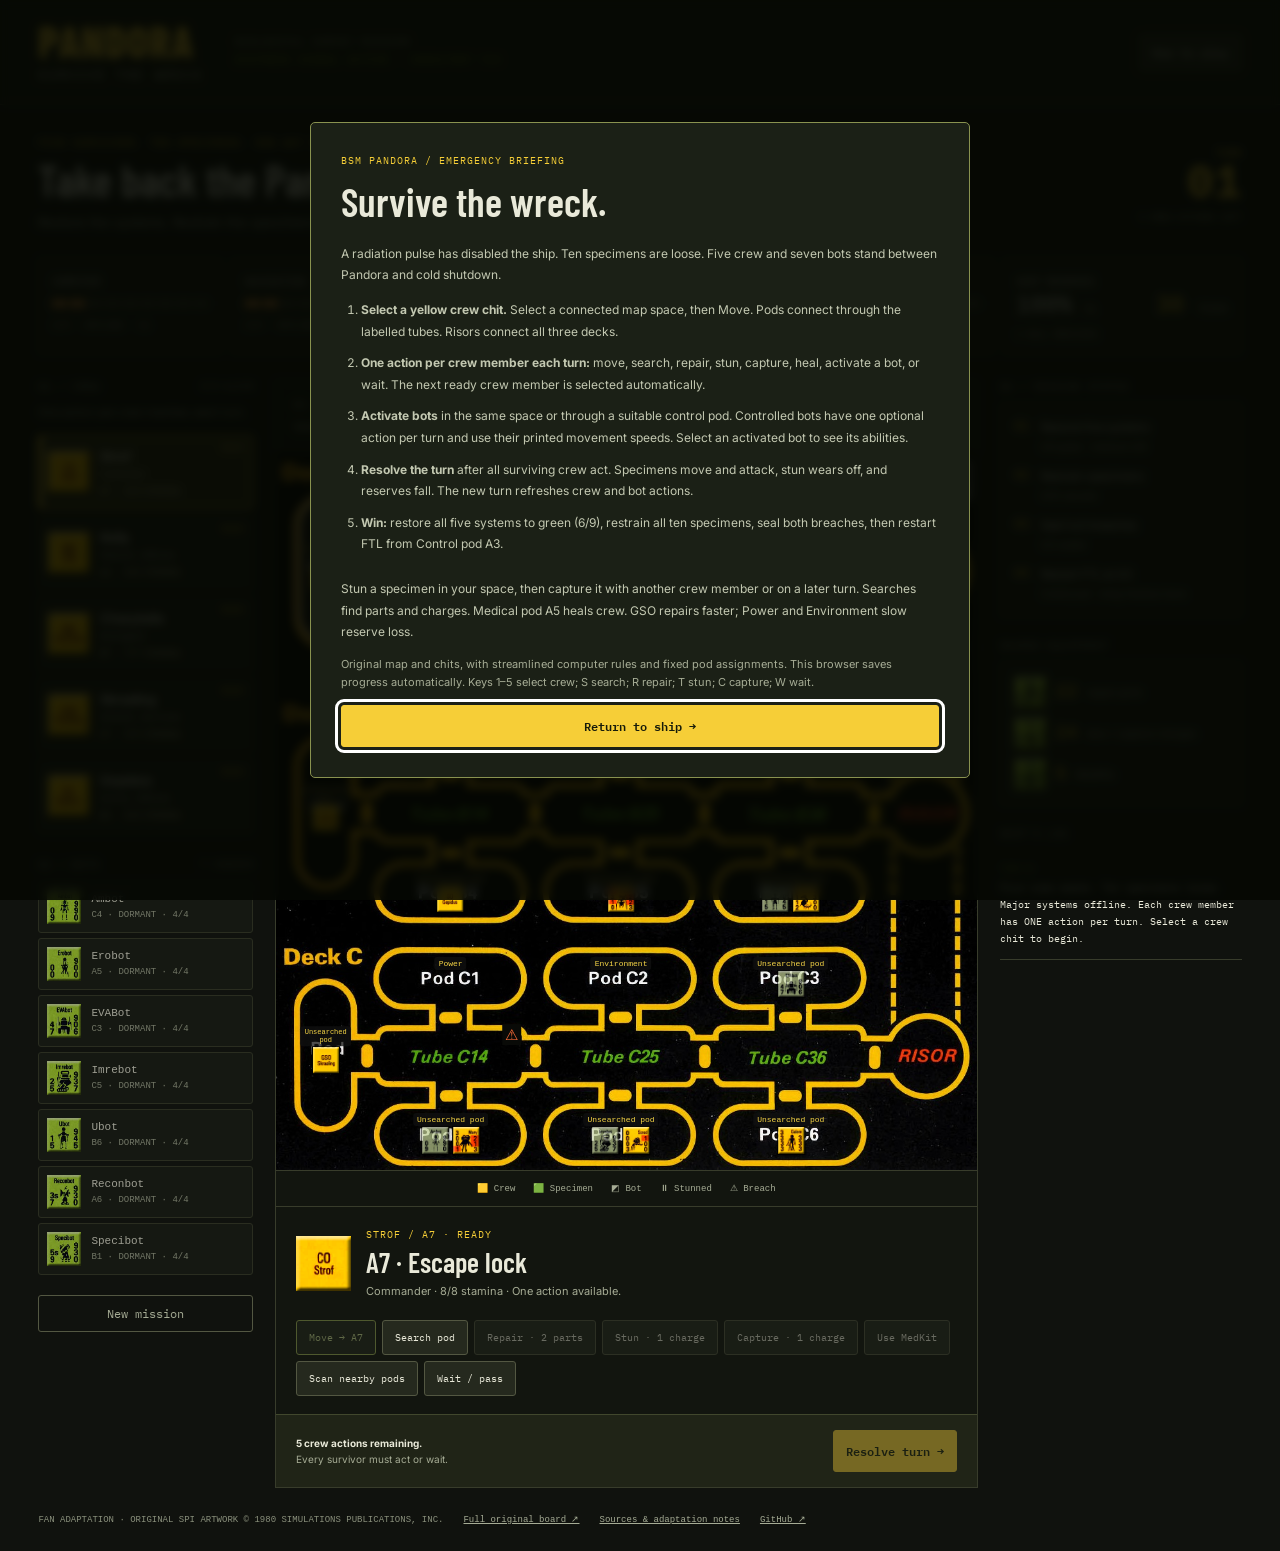
==== index.html @ 5948ba74 "Publish Pandora: Survive the Wreck with original ship map, counters, crew turns, and bots" ====
<!doctype html><html lang="en"><head><meta charset="utf-8"><meta name="viewport" content="width=device-width,initial-scale=1"><meta name="description" content="A browser survival game with the original Pandora board, crew and specimen chits, and seven bots."><title>Pandora: Survive the Wreck</title><link rel="stylesheet" href="style.css"></head><body>
<header><a href="./" class="wordmark">PANDORA<span>SURVIVE THE WRECK</span></a><div class="edition">BIOLOGICAL SURVEY MISSION<br><b>DISTRESS SIGNAL ACTIVE · 339317987 714</b></div><button id="help">How to play</button></header>
<main><section class="heading"><div><div class="kicker">FIVE SURVIVORS. TEN SPECIMENS. ONE WAY HOME.</div><h1>Take back the Pandora.</h1><p>Restore the systems. Restrain the specimens. Survive the wreck.</p></div><div id="round"></div></section><div id="systems"></div><div class="layout">
<aside class="roster"><div class="label">01 / CREW <span id="crew-count"></span></div><p class="hint">One action per crew member, each turn.</p><div id="crew"></div><div class="label bot-title">02 / BOTS <span>7 CHASSIS</span></div><div id="bots"></div><button id="new" class="quiet">New mission</button></aside>
<section class="center"><div class="map-heading"><div><div class="label">03 / ORIGINAL SHIP SCHEMATIC</div><small>Select a space, then use Move. Outlines mark movement range.</small></div><div id="tabs"></div></div><div id="viewport"><div id="board"><img class="map-art" src="assets/ship-board.jpg" alt="Original Pandora map with decks A, B, and C, seven pods and three tubes on each deck, and connected risors."><div id="spaces"></div></div></div><div class="legend"><span>🟨 Crew</span><span>🟩 Specimen</span><span>◩ Bot</span><span>⏸ Stunned</span><span>⚠ Breach</span></div><div id="location"></div><div id="actions"></div><div class="turn-bar"><div id="turn-hint"></div><button id="end" class="primary">Resolve turn →</button></div></section>
<aside class="status"><div class="label">04 / MISSION STATUS</div><div id="objectives" class="card"></div><div class="label">SHARED EQUIPMENT</div><div id="inventory" class="card"></div><div class="label">SHIP’S LOG</div><div id="log" aria-live="polite"></div></aside></div>
<footer><span>FAN ADAPTATION · ORIGINAL SPI ARTWORK © 1980 SIMULATIONS PUBLICATIONS, INC.</span><a href="assets/original-board.jpg" target="_blank" rel="noopener">Full original board ↗</a><a href="credits.html">Sources & adaptation notes</a><a href="https://github.com/drtacticon/pandora-survive-the-wreck">GitHub ↗</a></footer></main>
<dialog id="brief"><div class="kicker">BSM PANDORA / EMERGENCY BRIEFING</div><h2>Survive the wreck.</h2><p>A radiation pulse has disabled the ship. Ten specimens are loose. Five crew and seven bots stand between Pandora and cold shutdown.</p><ol><li><b>Select a yellow crew chit.</b> Select a connected map space, then Move. Pods connect through the labelled tubes. Risors connect all three decks.</li><li><b>One action per crew member each turn:</b> move, search, repair, stun, capture, heal, activate a bot, or wait. The next ready crew member is selected automatically.</li><li><b>Activate bots</b> in the same space or through a suitable control pod. Controlled bots have one optional action per turn and use their printed movement speeds. Select an activated bot to see its abilities.</li><li><b>Resolve the turn</b> after all surviving crew act. Specimens move and attack, stun wears off, and reserves fall. The new turn refreshes crew and bot actions.</li><li><b>Win:</b> restore all five systems to green (6/9), restrain all ten specimens, seal both breaches, then restart FTL from Control pod A3.</li></ol><p>Stun a specimen in your space, then capture it with another crew member or on a later turn. Searches find parts and charges. Medical pod A5 heals crew. GSO repairs faster; Power and Environment slow reserve loss.</p><p class="hint">Original map and chits, with streamlined computer rules and fixed pod assignments. This browser saves progress automatically. Keys 1–5 select crew; S search; R repair; T stun; C capture; W wait.</p><button id="close" class="primary">Return to ship →</button></dialog>
<dialog id="new-dialog"><h2>New mission</h2><p>This replaces the current mission in this browser.</p><label>Shutdown reserve <select id="difficulty"><option value="30">Survival · 30 ticks</option><option value="20">Short clock · 20 ticks</option></select></label><div class="dialog-actions"><button id="cancel-new">Cancel</button><button id="confirm-new" class="primary">Start mission</button></div></dialog><script src="engine.js"></script><script src="game.js"></script></body></html>
---- style.css ----
@import url('https://fonts.googleapis.com/css2?family=Barlow+Condensed:wght@500;600;700;800&family=IBM+Plex+Mono:wght@400;500&family=Inter:wght@400;500;600&display=swap');
:root{color-scheme:dark;--bg:#10120e;--panel:#191c15;--line:#383c2b;--text:#e9e9d9;--muted:#a6ac95;--gold:#f6ce37;--green:#93b735}*{box-sizing:border-box}body{margin:0;background:var(--bg);color:var(--text);font:13px Inter,Arial,sans-serif}button,select{font:12px 'IBM Plex Mono',monospace;color:var(--text);border:1px solid #535742;background:#25291e;padding:10px 12px;border-radius:3px}button{cursor:pointer;touch-action:manipulation}button:hover:enabled{background:#3a4029;border-color:var(--gold)}button:focus-visible,a:focus-visible{outline:3px solid #fff;outline-offset:3px}button:disabled{opacity:.4;cursor:default}a{color:var(--gold)}header{display:flex;align-items:center;gap:32px;padding:22px 3%;border-bottom:1px solid var(--line);background:#15180f}.wordmark{font:800 44px/.85 'Barlow Condensed',Impact,sans-serif;letter-spacing:1px;text-decoration:none}.wordmark span{font:11px 'IBM Plex Mono',monospace;display:block;letter-spacing:2.7px;margin-top:9px;color:var(--text)}.edition{color:var(--muted);font:10px/1.8 monospace;letter-spacing:1px}.edition b{color:var(--green);font-weight:400}header>button{margin-left:auto}main{max-width:1780px;padding:30px 3% 16px;margin:auto}.heading{display:flex;align-items:center;justify-content:space-between;margin-bottom:24px}.kicker{font:10px/1.5 'IBM Plex Mono',monospace;letter-spacing:1px;color:var(--gold)}h1{font:600 44px/1 'Barlow Condensed',Impact,sans-serif;margin:8px 0 10px}p{line-height:1.65}.heading p{color:var(--muted);margin:0}#round{text-align:right;font:11px monospace;color:var(--gold)}#round strong{font-size:46px;display:block}#round small{font-size:9px;color:var(--muted)}#systems{display:grid;grid-template-columns:repeat(5,1fr) 1.3fr;gap:9px;margin-bottom:26px}.system{padding:13px;background:var(--panel);border:1px solid var(--line)}.system>span{font:10px monospace;color:#cccdbb}.segments{display:flex;gap:3px;margin:12px 0 8px}.segments i{background:#393d2d;height:7px;flex:1}.segments .lit{background:#db8d38}.online .lit{background:var(--green)}.system>small{color:var(--muted);font:9px monospace}.reserve strong{display:block;font:23px monospace;margin:5px 0}.reserve strong small{font-size:10px;color:var(--muted)}.reserve em{float:right;font-style:normal;color:var(--gold)}.layout{display:grid;grid-template-columns:215px minmax(430px,1fr) 242px;gap:22px;align-items:start}.label{font:10px 'IBM Plex Mono',monospace;letter-spacing:.8px;color:var(--muted);display:flex;justify-content:space-between;gap:5px;margin-bottom:10px}.label span{font-size:9px}.hint{font-size:11px;color:var(--muted);line-height:1.7;margin:0 0 13px}.crew-card{position:relative;display:flex;align-items:center;gap:10px;width:100%;padding:12px 9px;text-align:left;margin-bottom:7px;background:#1b1e16;border-color:var(--line)}.crew-card img{width:42px;height:42px}.crew-card div{flex:1;min-width:0}.crew-card b{font:600 13px Inter,sans-serif;display:block}.crew-card small{display:block;font-size:9px;color:var(--muted);margin-top:4px}.crew-card span{font-size:9px;color:#d4cf9d;display:block;margin-top:6px}.crew-card em{position:absolute;right:7px;top:7px;font:8px monospace;color:var(--gold);font-style:normal}.crew-card.active,.bot-card.active{border-color:var(--gold);background:#32321c;box-shadow:inset 3px 0 var(--gold)}.spent:not(.active){opacity:.58}.bot-title{margin-top:25px}.bot-card{display:flex;align-items:center;gap:10px;width:100%;padding:8px;text-align:left;margin-bottom:5px;background:var(--panel);border-color:var(--line)}.bot-card:disabled{opacity:.65}.bot-card img{width:34px;height:34px}.bot-card b{font:11px monospace;display:block}.bot-card small{font:9px monospace;color:var(--muted);display:block;margin-top:5px}.quiet{background:transparent;width:100%;margin-top:15px;color:var(--muted)}.center{border:1px solid var(--line);background:#12150f;min-width:0}.map-heading{display:flex;align-items:center;justify-content:space-between;padding:17px;gap:10px;border-bottom:1px solid var(--line)}.map-heading .label{margin:0 0 6px}.map-heading small{font-size:10px;color:var(--muted)}#tabs{display:flex;gap:3px;flex-shrink:0}#tabs button{padding:8px 10px;font-size:10px}.selected{color:var(--gold);border-color:var(--gold)}#viewport{position:relative;overflow:hidden;aspect-ratio:1093/1122;background:#030403}#viewport.single{aspect-ratio:1093/377}#board{position:absolute;top:0;left:0;width:100%;aspect-ratio:1093/1122}.map-art{display:block;width:100%;height:100%;object-fit:fill}#spaces{position:absolute;inset:0}.space{position:absolute;transform:translate(-50%,-50%);height:7.8%;width:20.5%;border:1px solid transparent;background:transparent;padding:0;border-radius:30px;display:flex;flex-direction:column;align-items:center;justify-content:flex-end;color:var(--text)}.space:hover:enabled{background:#ffff9922;border-color:#ddd390}.space.pod{padding-bottom:.7%}.space.tube{height:7.5%;width:20.5%;border-radius:7px}.space.risor{height:10%;width:10.5%;border-radius:50%}.space.pod[data-space$="7"]{height:20%;width:8%;justify-content:center}.space.reachable{border:2px dashed #a6d74b99;background:#bdf23a0b}.space.inspected{border:2px solid #ffffffc9;background:#ffffff10;box-shadow:0 0 12px #fff3}.space.occupied:not(.inspected){border-color:var(--gold)}.pod-type{color:#f8d747;font:8px monospace;background:#111b;border-radius:3px;padding:2px 4px;max-width:95%;white-space:nowrap;text-overflow:ellipsis;overflow:hidden}.space[data-space$="7"] .pod-type{white-space:normal;font-size:7px}.token-tray{display:flex;align-items:center;justify-content:center;gap:3px;max-width:100%;flex-wrap:wrap;min-height:28px}.counter{width:clamp(18px,2.2vw,32px);height:clamp(18px,2.2vw,32px);border:1px solid #000;box-shadow:1px 2px 3px #0009;object-fit:contain;vertical-align:middle}.counter.dormant{filter:grayscale(.65);opacity:.7}.counter.done{opacity:.55}.spec-counter{position:relative;display:inline-flex}.stunned img{filter:saturate(.3)}.spec-counter>span{position:absolute;right:-2px;bottom:-4px;background:#10254a;color:#fff;font:12px monospace}.breach{position:absolute;top:-2px;right:0;color:#ff6d38;background:#090a07;padding:1px 3px;font-size:15px}.legend{display:flex;justify-content:center;gap:18px;padding:12px 6px;font:9px monospace;color:var(--muted);border-top:1px solid var(--line)}#location{padding:20px;display:flex;gap:15px;align-items:center;border-top:1px solid var(--line)}#location>img{width:55px;height:55px}h2{font:600 28px 'Barlow Condensed',sans-serif;margin:3px 0}#location p{font-size:11px;color:var(--muted);margin:0}#actions,.dialog-actions{display:flex;gap:6px;flex-wrap:wrap;padding:0 20px 18px}#actions button{font-size:10px}.primary{color:#161b0a;background:var(--gold);border-color:var(--gold);font-weight:600}.primary:hover:enabled{color:#000;background:#ffe67a}.move-button{border-color:#a9bc5d;color:#d5e79c}.bot-controls{width:100%;border-top:1px solid var(--line);padding-top:13px;display:flex;gap:6px;flex-wrap:wrap}.bot-controls>span{width:100%;color:var(--muted);font:9px monospace;margin-bottom:3px}.turn-bar{display:flex;gap:14px;align-items:center;justify-content:space-between;padding:15px 20px;background:#202417;border-top:1px solid #41472d}#turn-hint{font-size:10px;color:var(--muted);line-height:1.6}#turn-hint b{color:var(--text);display:block}.turn-bar button{flex-shrink:0}.card{border:1px solid var(--line);background:var(--panel);padding:14px;margin-bottom:22px}.objective{display:flex;gap:12px;margin:12px 0}.objective:first-child{margin-top:0}.objective:last-child{margin-bottom:0}.objective>span{font:12px monospace;color:var(--gold);padding-top:2px}.objective p{margin:0;font-size:11px}.objective small{display:block;color:var(--muted);font-size:9px;margin-top:4px}.complete>span{color:var(--green)}#inventory>div{display:flex;align-items:center;gap:10px;margin-bottom:10px}#inventory>div:last-child{margin-bottom:0}#inventory img{width:31px;height:31px}#inventory b{font:18px monospace;color:var(--gold)}#inventory span{font-size:10px;color:var(--muted)}#log{max-height:580px;overflow:auto;scrollbar-width:thin}#log p{margin:0;padding:12px 0;border-bottom:1px solid var(--line);font:10px/1.7 'IBM Plex Mono',monospace;color:var(--muted)}#log p:first-child{color:var(--text)}#log time{display:block;font-size:8px;color:var(--green);margin-bottom:4px}footer{display:flex;gap:20px;flex-wrap:wrap;padding:25px 0 8px;color:#8a907c;font:9px/1.7 monospace}footer a{color:var(--muted)}dialog{background:#1b2016;color:var(--text);border:1px solid #89924f;border-radius:5px;padding:30px;max-width:660px;max-height:90vh;overflow:auto}dialog::backdrop{background:#050703dd;backdrop-filter:blur(5px)}dialog h2{font-size:40px;margin:9px 0 18px}dialog p,dialog li{font-size:12px;color:#c3c8b1;line-height:1.8}dialog li{padding-bottom:10px}dialog ol{padding-left:20px}dialog>.primary{width:100%}dialog label{display:grid;gap:10px}.dialog-actions{padding:20px 0 0}
@media(min-width:1600px){.counter{width:35px;height:35px}.pod-type{font-size:10px}}@media(max-width:1200px){.layout{grid-template-columns:190px minmax(400px,1fr);gap:16px}.status{grid-column:1/-1;display:grid;grid-template-columns:1fr 1fr 1.4fr;gap:14px}.status>.label{display:none}#log{max-height:260px}#systems{grid-template-columns:repeat(3,1fr)}.counter{width:30px;height:30px}.pod-type{font-size:9px}}@media(max-width:700px){header{padding:18px;gap:12px}.wordmark{font-size:35px}.wordmark span{font-size:8px;letter-spacing:2px}.edition{display:none}main{padding:22px 12px}.heading{gap:15px}h1{font-size:35px}.kicker{font-size:8px}.heading p{font-size:10px}#round strong{font-size:35px}#systems{gap:5px;margin-bottom:18px}.system{padding:9px}.system>span,.system>small{font-size:8px}.reserve strong{font-size:18px}.reserve strong small{font-size:8px}.layout{display:flex;flex-direction:column}.roster{width:100%;display:grid;grid-template-columns:repeat(5,1fr);gap:5px}.roster>.label,.roster>.hint{grid-column:1/-1}.roster>.hint{margin-bottom:0}#crew{display:contents}.crew-card{display:block;padding:8px 4px;text-align:center;min-height:120px;margin:0}.crew-card img{width:38px;height:38px;margin:4px}.crew-card b{font-size:10px;overflow:hidden;text-overflow:ellipsis}.crew-card small{font-size:7px;min-height:18px}.crew-card span{font-size:7px}.crew-card em{position:static;display:block;margin-top:4px}.bot-title{margin-top:12px}#bots{grid-column:1/-1;display:grid;grid-template-columns:repeat(4,1fr);gap:4px}.bot-card{display:block;text-align:center;padding:6px 3px;margin:0}.bot-card img{width:30px;height:30px}.bot-card b{font-size:9px}.bot-card small{font-size:7px}.quiet{grid-column:1/-1;margin:5px 0}.center{width:100%}.map-heading{padding:12px;display:block}#tabs{margin-top:10px}.map-heading small{font-size:9px}.counter{width:20px;height:20px}.token-tray{gap:1px;min-height:19px}.pod-type{font-size:6px;padding:1px 2px}.space[data-space$="7"] .pod-type{display:none}.breach{font-size:10px}.legend{gap:10px;font-size:7px}#location{padding:15px}#location h2{font-size:25px}#location p{font-size:10px}#actions{padding:0 12px 15px}#actions button{padding:10px;font-size:9px}.turn-bar{padding:12px}.turn-bar button{font-size:10px;padding:10px}#turn-hint{font-size:9px}.status{display:grid;grid-template-columns:1fr 1fr;width:100%}.status .card{margin:0}#log{grid-column:1/-1;max-height:240px}.objective{gap:8px}.objective p{font-size:10px}.objective small{font-size:8px}dialog{padding:22px;margin:auto 10px}footer{gap:12px;font-size:8px}}
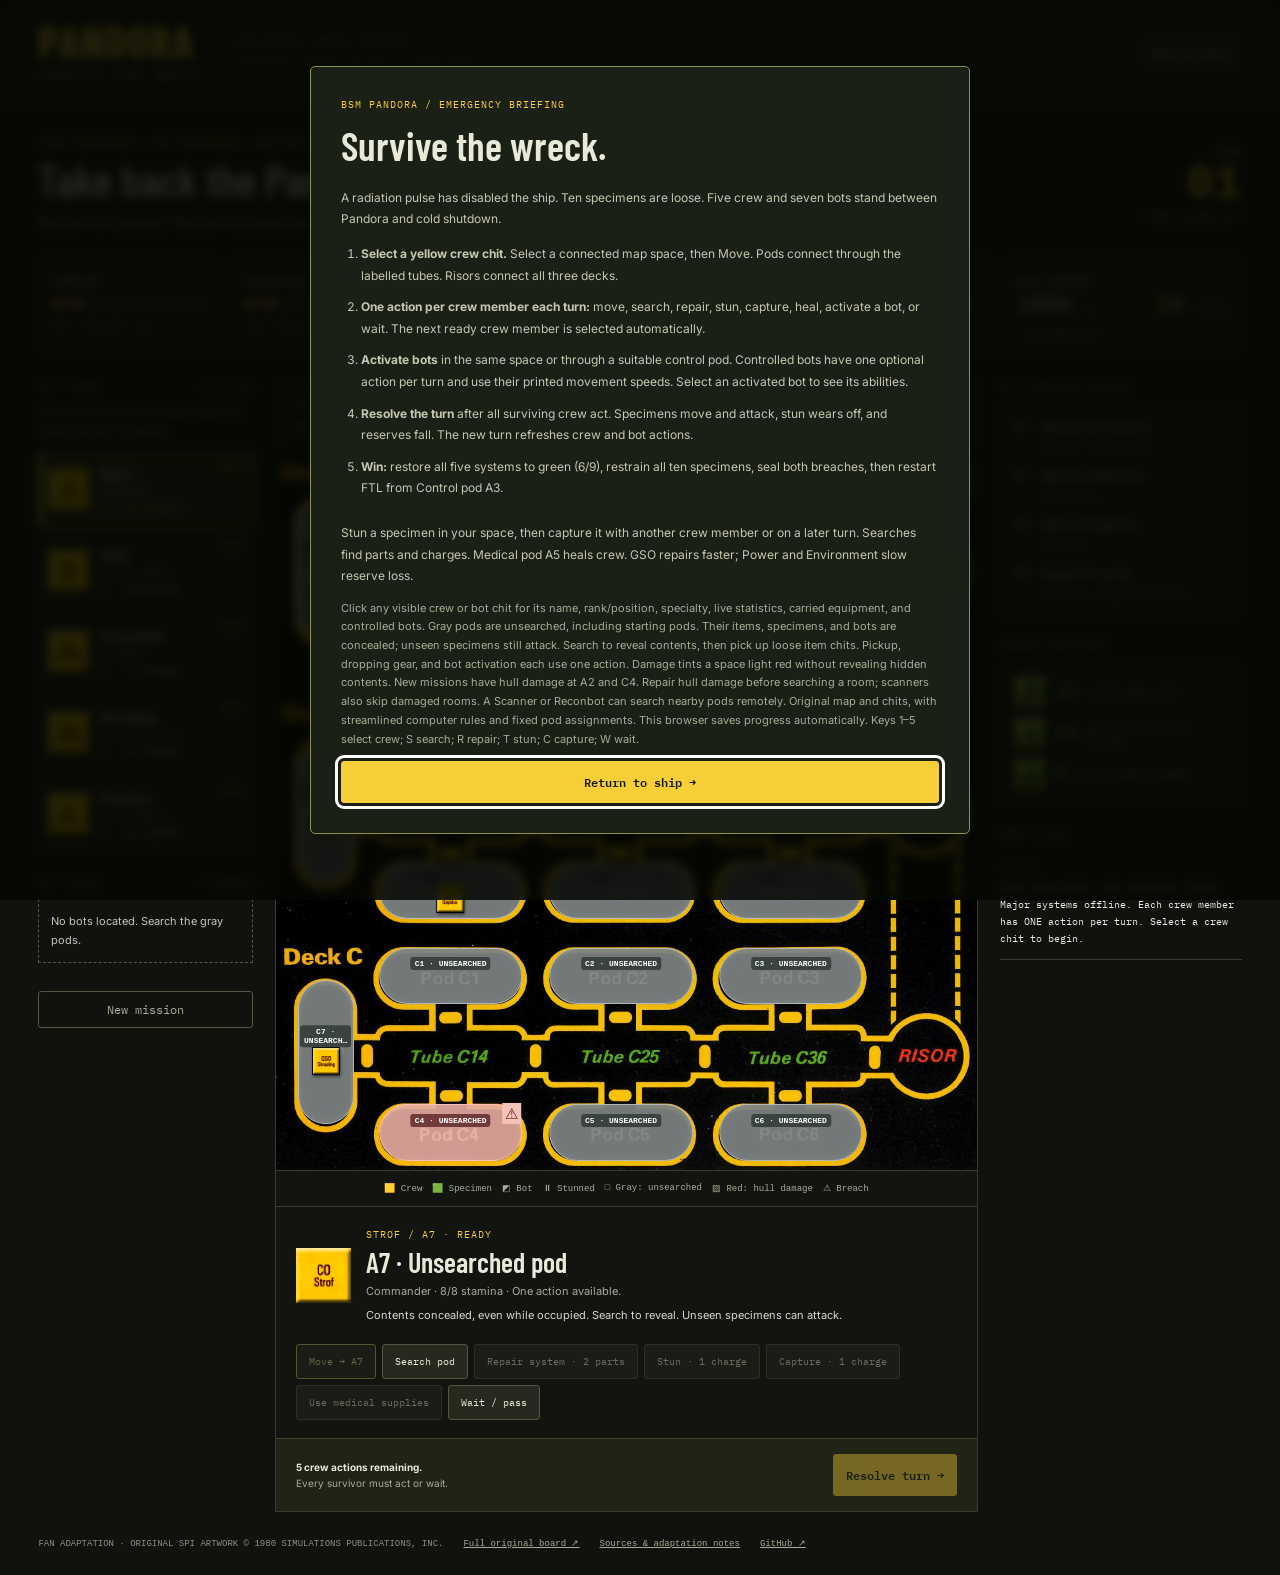
==== commit b57fb93e: "Add personnel records, carried equipment, concealed pods, and repair-before-search rule" ====
--- a/index.html
+++ b/index.html
@@ -1,9 +1,9 @@
-<!doctype html><html lang="en"><head><meta charset="utf-8"><meta name="viewport" content="width=device-width,initial-scale=1"><meta name="description" content="A browser survival game with the original Pandora board, crew and specimen chits, and seven bots."><title>Pandora: Survive the Wreck</title><link rel="stylesheet" href="style.css"></head><body>
+<!doctype html><html lang="en"><head><meta charset="utf-8"><meta name="viewport" content="width=device-width,initial-scale=1"><meta name="description" content="A browser survival game with the original Pandora board, crew and specimen chits, and seven bots."><title>Pandora: Survive the Wreck</title><link rel="stylesheet" href="style.css?v=3"></head><body>
 <header><a href="./" class="wordmark">PANDORA<span>SURVIVE THE WRECK</span></a><div class="edition">BIOLOGICAL SURVEY MISSION<br><b>DISTRESS SIGNAL ACTIVE · 339317987 714</b></div><button id="help">How to play</button></header>
 <main><section class="heading"><div><div class="kicker">FIVE SURVIVORS. TEN SPECIMENS. ONE WAY HOME.</div><h1>Take back the Pandora.</h1><p>Restore the systems. Restrain the specimens. Survive the wreck.</p></div><div id="round"></div></section><div id="systems"></div><div class="layout">
-<aside class="roster"><div class="label">01 / CREW <span id="crew-count"></span></div><p class="hint">One action per crew member, each turn.</p><div id="crew"></div><div class="label bot-title">02 / BOTS <span>7 CHASSIS</span></div><div id="bots"></div><button id="new" class="quiet">New mission</button></aside>
-<section class="center"><div class="map-heading"><div><div class="label">03 / ORIGINAL SHIP SCHEMATIC</div><small>Select a space, then use Move. Outlines mark movement range.</small></div><div id="tabs"></div></div><div id="viewport"><div id="board"><img class="map-art" src="assets/ship-board.jpg" alt="Original Pandora map with decks A, B, and C, seven pods and three tubes on each deck, and connected risors."><div id="spaces"></div></div></div><div class="legend"><span>🟨 Crew</span><span>🟩 Specimen</span><span>◩ Bot</span><span>⏸ Stunned</span><span>⚠ Breach</span></div><div id="location"></div><div id="actions"></div><div class="turn-bar"><div id="turn-hint"></div><button id="end" class="primary">Resolve turn →</button></div></section>
+<aside class="roster"><div class="label">01 / CREW <span id="crew-count"></span></div><p class="hint">One action per crew member, each turn. Click a chit for its record.</p><div id="crew"></div><div class="label bot-title">02 / BOTS <span>7 CHASSIS</span></div><div id="bots"></div><button id="new" class="quiet">New mission</button></aside>
+<section class="center"><div class="map-heading"><div><div class="label">03 / ORIGINAL SHIP SCHEMATIC</div><small>Select a space, then use Move. Outlines mark movement range.</small></div><div id="tabs"></div></div><div id="viewport"><div id="board"><img class="map-art" src="assets/ship-board.jpg" alt="Original Pandora map with decks A, B, and C, seven pods and three tubes on each deck, and connected risors."><div id="spaces"></div></div></div><div class="legend"><span>🟨 Crew</span><span>🟩 Specimen</span><span>◩ Bot</span><span>⏸ Stunned</span><span>□ Gray: unsearched</span><span>▨ Red: hull damage</span><span>⚠ Breach</span></div><div id="location"></div><div id="actions"></div><div class="turn-bar"><div id="turn-hint"></div><button id="end" class="primary">Resolve turn →</button></div></section>
 <aside class="status"><div class="label">04 / MISSION STATUS</div><div id="objectives" class="card"></div><div class="label">SHARED EQUIPMENT</div><div id="inventory" class="card"></div><div class="label">SHIP’S LOG</div><div id="log" aria-live="polite"></div></aside></div>
 <footer><span>FAN ADAPTATION · ORIGINAL SPI ARTWORK © 1980 SIMULATIONS PUBLICATIONS, INC.</span><a href="assets/original-board.jpg" target="_blank" rel="noopener">Full original board ↗</a><a href="credits.html">Sources & adaptation notes</a><a href="https://github.com/drtacticon/pandora-survive-the-wreck">GitHub ↗</a></footer></main>
-<dialog id="brief"><div class="kicker">BSM PANDORA / EMERGENCY BRIEFING</div><h2>Survive the wreck.</h2><p>A radiation pulse has disabled the ship. Ten specimens are loose. Five crew and seven bots stand between Pandora and cold shutdown.</p><ol><li><b>Select a yellow crew chit.</b> Select a connected map space, then Move. Pods connect through the labelled tubes. Risors connect all three decks.</li><li><b>One action per crew member each turn:</b> move, search, repair, stun, capture, heal, activate a bot, or wait. The next ready crew member is selected automatically.</li><li><b>Activate bots</b> in the same space or through a suitable control pod. Controlled bots have one optional action per turn and use their printed movement speeds. Select an activated bot to see its abilities.</li><li><b>Resolve the turn</b> after all surviving crew act. Specimens move and attack, stun wears off, and reserves fall. The new turn refreshes crew and bot actions.</li><li><b>Win:</b> restore all five systems to green (6/9), restrain all ten specimens, seal both breaches, then restart FTL from Control pod A3.</li></ol><p>Stun a specimen in your space, then capture it with another crew member or on a later turn. Searches find parts and charges. Medical pod A5 heals crew. GSO repairs faster; Power and Environment slow reserve loss.</p><p class="hint">Original map and chits, with streamlined computer rules and fixed pod assignments. This browser saves progress automatically. Keys 1–5 select crew; S search; R repair; T stun; C capture; W wait.</p><button id="close" class="primary">Return to ship →</button></dialog>
-<dialog id="new-dialog"><h2>New mission</h2><p>This replaces the current mission in this browser.</p><label>Shutdown reserve <select id="difficulty"><option value="30">Survival · 30 ticks</option><option value="20">Short clock · 20 ticks</option></select></label><div class="dialog-actions"><button id="cancel-new">Cancel</button><button id="confirm-new" class="primary">Start mission</button></div></dialog><script src="engine.js"></script><script src="game.js"></script></body></html>
+<dialog id="brief"><div class="kicker">BSM PANDORA / EMERGENCY BRIEFING</div><h2>Survive the wreck.</h2><p>A radiation pulse has disabled the ship. Ten specimens are loose. Five crew and seven bots stand between Pandora and cold shutdown.</p><ol><li><b>Select a yellow crew chit.</b> Select a connected map space, then Move. Pods connect through the labelled tubes. Risors connect all three decks.</li><li><b>One action per crew member each turn:</b> move, search, repair, stun, capture, heal, activate a bot, or wait. The next ready crew member is selected automatically.</li><li><b>Activate bots</b> in the same space or through a suitable control pod. Controlled bots have one optional action per turn and use their printed movement speeds. Select an activated bot to see its abilities.</li><li><b>Resolve the turn</b> after all surviving crew act. Specimens move and attack, stun wears off, and reserves fall. The new turn refreshes crew and bot actions.</li><li><b>Win:</b> restore all five systems to green (6/9), restrain all ten specimens, seal both breaches, then restart FTL from Control pod A3.</li></ol><p>Stun a specimen in your space, then capture it with another crew member or on a later turn. Searches find parts and charges. Medical pod A5 heals crew. GSO repairs faster; Power and Environment slow reserve loss.</p><p class="hint">Click any visible crew or bot chit for its name, rank/position, specialty, live statistics, carried equipment, and controlled bots. Gray pods are unsearched, including starting pods. Their items, specimens, and bots are concealed; unseen specimens still attack. Search to reveal contents, then pick up loose item chits. Pickup, dropping gear, and bot activation each use one action. Damage tints a space light red without revealing hidden contents. New missions have hull damage at A2 and C4. Repair hull damage before searching a room; scanners also skip damaged rooms. A Scanner or Reconbot can search nearby pods remotely. Original map and chits, with streamlined computer rules and fixed pod assignments. This browser saves progress automatically. Keys 1–5 select crew; S search; R repair; T stun; C capture; W wait.</p><button id="close" class="primary">Return to ship →</button></dialog>
+<dialog id="new-dialog"><h2>New mission</h2><p>This replaces the current mission in this browser.</p><label>Shutdown reserve <select id="difficulty"><option value="30">Survival · 30 ticks</option><option value="20">Short clock · 20 ticks</option></select></label><div class="dialog-actions"><button id="cancel-new">Cancel</button><button id="confirm-new" class="primary">Start mission</button></div></dialog><dialog id="unit-dialog" aria-labelledby="unit-name"><div id="unit-content"></div></dialog><script src="engine.js?v=3"></script><script src="game.js?v=3"></script></body></html>
--- a/style.css
+++ b/style.css
@@ -1,3 +1,53 @@
 @import url('https://fonts.googleapis.com/css2?family=Barlow+Condensed:wght@500;600;700;800&family=IBM+Plex+Mono:wght@400;500&family=Inter:wght@400;500;600&display=swap');
 :root{color-scheme:dark;--bg:#10120e;--panel:#191c15;--line:#383c2b;--text:#e9e9d9;--muted:#a6ac95;--gold:#f6ce37;--green:#93b735}*{box-sizing:border-box}body{margin:0;background:var(--bg);color:var(--text);font:13px Inter,Arial,sans-serif}button,select{font:12px 'IBM Plex Mono',monospace;color:var(--text);border:1px solid #535742;background:#25291e;padding:10px 12px;border-radius:3px}button{cursor:pointer;touch-action:manipulation}button:hover:enabled{background:#3a4029;border-color:var(--gold)}button:focus-visible,a:focus-visible{outline:3px solid #fff;outline-offset:3px}button:disabled{opacity:.4;cursor:default}a{color:var(--gold)}header{display:flex;align-items:center;gap:32px;padding:22px 3%;border-bottom:1px solid var(--line);background:#15180f}.wordmark{font:800 44px/.85 'Barlow Condensed',Impact,sans-serif;letter-spacing:1px;text-decoration:none}.wordmark span{font:11px 'IBM Plex Mono',monospace;display:block;letter-spacing:2.7px;margin-top:9px;color:var(--text)}.edition{color:var(--muted);font:10px/1.8 monospace;letter-spacing:1px}.edition b{color:var(--green);font-weight:400}header>button{margin-left:auto}main{max-width:1780px;padding:30px 3% 16px;margin:auto}.heading{display:flex;align-items:center;justify-content:space-between;margin-bottom:24px}.kicker{font:10px/1.5 'IBM Plex Mono',monospace;letter-spacing:1px;color:var(--gold)}h1{font:600 44px/1 'Barlow Condensed',Impact,sans-serif;margin:8px 0 10px}p{line-height:1.65}.heading p{color:var(--muted);margin:0}#round{text-align:right;font:11px monospace;color:var(--gold)}#round strong{font-size:46px;display:block}#round small{font-size:9px;color:var(--muted)}#systems{display:grid;grid-template-columns:repeat(5,1fr) 1.3fr;gap:9px;margin-bottom:26px}.system{padding:13px;background:var(--panel);border:1px solid var(--line)}.system>span{font:10px monospace;color:#cccdbb}.segments{display:flex;gap:3px;margin:12px 0 8px}.segments i{background:#393d2d;height:7px;flex:1}.segments .lit{background:#db8d38}.online .lit{background:var(--green)}.system>small{color:var(--muted);font:9px monospace}.reserve strong{display:block;font:23px monospace;margin:5px 0}.reserve strong small{font-size:10px;color:var(--muted)}.reserve em{float:right;font-style:normal;color:var(--gold)}.layout{display:grid;grid-template-columns:215px minmax(430px,1fr) 242px;gap:22px;align-items:start}.label{font:10px 'IBM Plex Mono',monospace;letter-spacing:.8px;color:var(--muted);display:flex;justify-content:space-between;gap:5px;margin-bottom:10px}.label span{font-size:9px}.hint{font-size:11px;color:var(--muted);line-height:1.7;margin:0 0 13px}.crew-card{position:relative;display:flex;align-items:center;gap:10px;width:100%;padding:12px 9px;text-align:left;margin-bottom:7px;background:#1b1e16;border-color:var(--line)}.crew-card img{width:42px;height:42px}.crew-card div{flex:1;min-width:0}.crew-card b{font:600 13px Inter,sans-serif;display:block}.crew-card small{display:block;font-size:9px;color:var(--muted);margin-top:4px}.crew-card span{font-size:9px;color:#d4cf9d;display:block;margin-top:6px}.crew-card em{position:absolute;right:7px;top:7px;font:8px monospace;color:var(--gold);font-style:normal}.crew-card.active,.bot-card.active{border-color:var(--gold);background:#32321c;box-shadow:inset 3px 0 var(--gold)}.spent:not(.active){opacity:.58}.bot-title{margin-top:25px}.bot-card{display:flex;align-items:center;gap:10px;width:100%;padding:8px;text-align:left;margin-bottom:5px;background:var(--panel);border-color:var(--line)}.bot-card:disabled{opacity:.65}.bot-card img{width:34px;height:34px}.bot-card b{font:11px monospace;display:block}.bot-card small{font:9px monospace;color:var(--muted);display:block;margin-top:5px}.quiet{background:transparent;width:100%;margin-top:15px;color:var(--muted)}.center{border:1px solid var(--line);background:#12150f;min-width:0}.map-heading{display:flex;align-items:center;justify-content:space-between;padding:17px;gap:10px;border-bottom:1px solid var(--line)}.map-heading .label{margin:0 0 6px}.map-heading small{font-size:10px;color:var(--muted)}#tabs{display:flex;gap:3px;flex-shrink:0}#tabs button{padding:8px 10px;font-size:10px}.selected{color:var(--gold);border-color:var(--gold)}#viewport{position:relative;overflow:hidden;aspect-ratio:1093/1122;background:#030403}#viewport.single{aspect-ratio:1093/377}#board{position:absolute;top:0;left:0;width:100%;aspect-ratio:1093/1122}.map-art{display:block;width:100%;height:100%;object-fit:fill}#spaces{position:absolute;inset:0}.space{position:absolute;transform:translate(-50%,-50%);height:7.8%;width:20.5%;border:1px solid transparent;background:transparent;padding:0;border-radius:30px;display:flex;flex-direction:column;align-items:center;justify-content:flex-end;color:var(--text)}.space:hover:enabled{background:#ffff9922;border-color:#ddd390}.space.pod{padding-bottom:.7%}.space.tube{height:7.5%;width:20.5%;border-radius:7px}.space.risor{height:10%;width:10.5%;border-radius:50%}.space.pod[data-space$="7"]{height:20%;width:8%;justify-content:center}.space.reachable{border:2px dashed #a6d74b99;background:#bdf23a0b}.space.inspected{border:2px solid #ffffffc9;background:#ffffff10;box-shadow:0 0 12px #fff3}.space.occupied:not(.inspected){border-color:var(--gold)}.pod-type{color:#f8d747;font:8px monospace;background:#111b;border-radius:3px;padding:2px 4px;max-width:95%;white-space:nowrap;text-overflow:ellipsis;overflow:hidden}.space[data-space$="7"] .pod-type{white-space:normal;font-size:7px}.token-tray{display:flex;align-items:center;justify-content:center;gap:3px;max-width:100%;flex-wrap:wrap;min-height:28px}.counter{width:clamp(18px,2.2vw,32px);height:clamp(18px,2.2vw,32px);border:1px solid #000;box-shadow:1px 2px 3px #0009;object-fit:contain;vertical-align:middle}.counter.dormant{filter:grayscale(.65);opacity:.7}.counter.done{opacity:.55}.spec-counter{position:relative;display:inline-flex}.stunned img{filter:saturate(.3)}.spec-counter>span{position:absolute;right:-2px;bottom:-4px;background:#10254a;color:#fff;font:12px monospace}.breach{position:absolute;top:-2px;right:0;color:#ff6d38;background:#090a07;padding:1px 3px;font-size:15px}.legend{display:flex;justify-content:center;gap:18px;padding:12px 6px;font:9px monospace;color:var(--muted);border-top:1px solid var(--line)}#location{padding:20px;display:flex;gap:15px;align-items:center;border-top:1px solid var(--line)}#location>img{width:55px;height:55px}h2{font:600 28px 'Barlow Condensed',sans-serif;margin:3px 0}#location p{font-size:11px;color:var(--muted);margin:0}#actions,.dialog-actions{display:flex;gap:6px;flex-wrap:wrap;padding:0 20px 18px}#actions button{font-size:10px}.primary{color:#161b0a;background:var(--gold);border-color:var(--gold);font-weight:600}.primary:hover:enabled{color:#000;background:#ffe67a}.move-button{border-color:#a9bc5d;color:#d5e79c}.bot-controls{width:100%;border-top:1px solid var(--line);padding-top:13px;display:flex;gap:6px;flex-wrap:wrap}.bot-controls>span{width:100%;color:var(--muted);font:9px monospace;margin-bottom:3px}.turn-bar{display:flex;gap:14px;align-items:center;justify-content:space-between;padding:15px 20px;background:#202417;border-top:1px solid #41472d}#turn-hint{font-size:10px;color:var(--muted);line-height:1.6}#turn-hint b{color:var(--text);display:block}.turn-bar button{flex-shrink:0}.card{border:1px solid var(--line);background:var(--panel);padding:14px;margin-bottom:22px}.objective{display:flex;gap:12px;margin:12px 0}.objective:first-child{margin-top:0}.objective:last-child{margin-bottom:0}.objective>span{font:12px monospace;color:var(--gold);padding-top:2px}.objective p{margin:0;font-size:11px}.objective small{display:block;color:var(--muted);font-size:9px;margin-top:4px}.complete>span{color:var(--green)}#inventory>div{display:flex;align-items:center;gap:10px;margin-bottom:10px}#inventory>div:last-child{margin-bottom:0}#inventory img{width:31px;height:31px}#inventory b{font:18px monospace;color:var(--gold)}#inventory span{font-size:10px;color:var(--muted)}#log{max-height:580px;overflow:auto;scrollbar-width:thin}#log p{margin:0;padding:12px 0;border-bottom:1px solid var(--line);font:10px/1.7 'IBM Plex Mono',monospace;color:var(--muted)}#log p:first-child{color:var(--text)}#log time{display:block;font-size:8px;color:var(--green);margin-bottom:4px}footer{display:flex;gap:20px;flex-wrap:wrap;padding:25px 0 8px;color:#8a907c;font:9px/1.7 monospace}footer a{color:var(--muted)}dialog{background:#1b2016;color:var(--text);border:1px solid #89924f;border-radius:5px;padding:30px;max-width:660px;max-height:90vh;overflow:auto}dialog::backdrop{background:#050703dd;backdrop-filter:blur(5px)}dialog h2{font-size:40px;margin:9px 0 18px}dialog p,dialog li{font-size:12px;color:#c3c8b1;line-height:1.8}dialog li{padding-bottom:10px}dialog ol{padding-left:20px}dialog>.primary{width:100%}dialog label{display:grid;gap:10px}.dialog-actions{padding:20px 0 0}
 @media(min-width:1600px){.counter{width:35px;height:35px}.pod-type{font-size:10px}}@media(max-width:1200px){.layout{grid-template-columns:190px minmax(400px,1fr);gap:16px}.status{grid-column:1/-1;display:grid;grid-template-columns:1fr 1fr 1.4fr;gap:14px}.status>.label{display:none}#log{max-height:260px}#systems{grid-template-columns:repeat(3,1fr)}.counter{width:30px;height:30px}.pod-type{font-size:9px}}@media(max-width:700px){header{padding:18px;gap:12px}.wordmark{font-size:35px}.wordmark span{font-size:8px;letter-spacing:2px}.edition{display:none}main{padding:22px 12px}.heading{gap:15px}h1{font-size:35px}.kicker{font-size:8px}.heading p{font-size:10px}#round strong{font-size:35px}#systems{gap:5px;margin-bottom:18px}.system{padding:9px}.system>span,.system>small{font-size:8px}.reserve strong{font-size:18px}.reserve strong small{font-size:8px}.layout{display:flex;flex-direction:column}.roster{width:100%;display:grid;grid-template-columns:repeat(5,1fr);gap:5px}.roster>.label,.roster>.hint{grid-column:1/-1}.roster>.hint{margin-bottom:0}#crew{display:contents}.crew-card{display:block;padding:8px 4px;text-align:center;min-height:120px;margin:0}.crew-card img{width:38px;height:38px;margin:4px}.crew-card b{font-size:10px;overflow:hidden;text-overflow:ellipsis}.crew-card small{font-size:7px;min-height:18px}.crew-card span{font-size:7px}.crew-card em{position:static;display:block;margin-top:4px}.bot-title{margin-top:12px}#bots{grid-column:1/-1;display:grid;grid-template-columns:repeat(4,1fr);gap:4px}.bot-card{display:block;text-align:center;padding:6px 3px;margin:0}.bot-card img{width:30px;height:30px}.bot-card b{font-size:9px}.bot-card small{font-size:7px}.quiet{grid-column:1/-1;margin:5px 0}.center{width:100%}.map-heading{padding:12px;display:block}#tabs{margin-top:10px}.map-heading small{font-size:9px}.counter{width:20px;height:20px}.token-tray{gap:1px;min-height:19px}.pod-type{font-size:6px;padding:1px 2px}.space[data-space$="7"] .pod-type{display:none}.breach{font-size:10px}.legend{gap:10px;font-size:7px}#location{padding:15px}#location h2{font-size:25px}#location p{font-size:10px}#actions{padding:0 12px 15px}#actions button{padding:10px;font-size:9px}.turn-bar{padding:12px}.turn-bar button{font-size:10px;padding:10px}#turn-hint{font-size:9px}.status{display:grid;grid-template-columns:1fr 1fr;width:100%}.status .card{margin:0}#log{grid-column:1/-1;max-height:240px}.objective{gap:8px}.objective p{font-size:10px}.objective small{font-size:8px}dialog{padding:22px;margin:auto 10px}footer{gap:12px;font-size:8px}}
+
+/* Discovery, equipment, and personnel records. */
+.space.fog{background:#7b8080f0;border:1px solid #b5baba;color:white;box-shadow:inset 0 0 10px #ffffff15}
+.space.fog:hover:enabled{background:#8c9191f5}
+.space.fog .pod-type{color:#fff;background:#333a3adb;font-weight:600;font-size:8px}
+.space.hull-damage{background:#e5aaa0e8;border-color:#ffc0b5}
+.space.hull-damage:hover:enabled{background:#efb9aef5}
+.space.hull-damage .breach{color:#761c17;background:#f2c4ba}
+.space.hull-damage .pod-type{background:#622e2dde;color:#fff}
+.space.inspected{border:2px solid white;box-shadow:0 0 9px #fff6}
+.space.reachable:not(.inspected){border:2px dashed #d1eb8a}
+.space .person{cursor:help;position:relative;z-index:2}
+.space .person:hover{outline:2px solid white;transform:scale(1.13)}
+.counter.loose-item{width:23px;height:23px;border-color:#ded8b5}
+.token-tray{gap:2px}
+.hidden-bots{border:1px dashed #53574c;padding:12px;color:#c0c6bc}
+.inspect-active{padding:0;border:none;background:transparent;flex-shrink:0}
+.inspect-active img{width:55px;height:55px;display:block}
+.fog-note{color:#d2d7d3!important;margin-top:6px!important}
+.legend{flex-wrap:wrap;gap:10px}
+.floor-items{width:100%;border-top:1px solid var(--line);padding-top:14px;display:grid;gap:8px}
+.floor-items>span{font:9px monospace;color:var(--muted)}
+.floor-item,.equipment-row,.controlled-record{display:flex;align-items:center;gap:12px;text-align:left;padding:10px;background:#242a20;border:1px solid #464c39}
+.floor-item img,.equipment-row img,.controlled-record img{width:40px;height:40px;flex-shrink:0;object-fit:contain}
+.floor-item>div,.equipment-row>div,.controlled-record>div{flex:1}
+.floor-item b,.equipment-row b,.controlled-record b{display:block;font-size:12px;color:#eeeeda}
+.floor-item small,.equipment-row small,.controlled-record small{display:block;font-size:10px;line-height:1.6;color:#b9c3ab;margin-top:4px}
+#unit-dialog{width:min(620px,calc(100vw - 28px))}
+.unit-profile-heading{display:flex;align-items:center;gap:20px;border-bottom:1px solid #535b42;padding-bottom:20px}
+.unit-profile-heading>img{width:76px;height:76px;image-rendering:auto}
+.unit-profile-heading h2{margin:4px 0;font-size:38px}
+.unit-profile-heading p{margin:0;color:#d8dccb}
+.profile-specialty{margin:18px 0}
+.profile-specialty>span{font:10px monospace;text-transform:uppercase;color:var(--gold);letter-spacing:1px}
+.profile-specialty p{margin:4px 0}
+.profile-stats{display:grid;grid-template-columns:repeat(3,1fr);gap:8px;margin:0 0 18px}
+.profile-stats>div{padding:12px 8px;background:#2a3022;border:1px solid #4d553b}
+.profile-stats dt{text-transform:uppercase;font:9px monospace;color:#bcc8a4;letter-spacing:1px;margin-bottom:7px}
+.profile-stats dd{margin:0;font:12px monospace;color:white}
+#unit-dialog h3{font:12px monospace;text-transform:uppercase;color:var(--gold);margin:22px 0 10px}
+#unit-dialog .equipment-row,#unit-dialog .controlled-record{margin-bottom:7px}
+#unit-dialog .equipment-row button{font-size:10px;padding:8px}
+#unit-dialog .empty{font-size:11px;color:#afbca3;margin:5px 0}
+.built-in{font:11px/1.7 monospace;padding:10px;border:1px dashed #69734e}
+.profile-note{font-size:10px!important;border-top:1px solid #414935;padding-top:14px;margin-top:18px}
+.signal-icon{font-size:28px;width:40px;text-align:center;color:#b9c3ab}
+#unit-dialog .dialog-actions{padding:12px 0 0;justify-content:flex-end}
+@media(max-width:700px){.counter.loose-item{width:16px;height:16px}.space.fog .pod-type{font-size:6px}.space.pod[data-space$="7"] .pod-type{display:block;font-size:5px;padding:1px;white-space:normal}.profile-stats{grid-template-columns:repeat(2,1fr)}.unit-profile-heading{gap:12px}.unit-profile-heading>img{width:60px;height:60px}.unit-profile-heading h2{font-size:32px}.floor-item{gap:8px;padding:8px}.floor-item img{width:30px;height:30px}.floor-item b{font-size:10px}.floor-item small{font-size:9px}}
+
+.profile-dismiss{position:absolute;right:9px;top:9px;padding:3px 9px;font:24px/1.2 monospace;background:#303827;color:#eeeeda;border:1px solid #65734e;z-index:2}.unit-profile-heading{padding-right:14px}
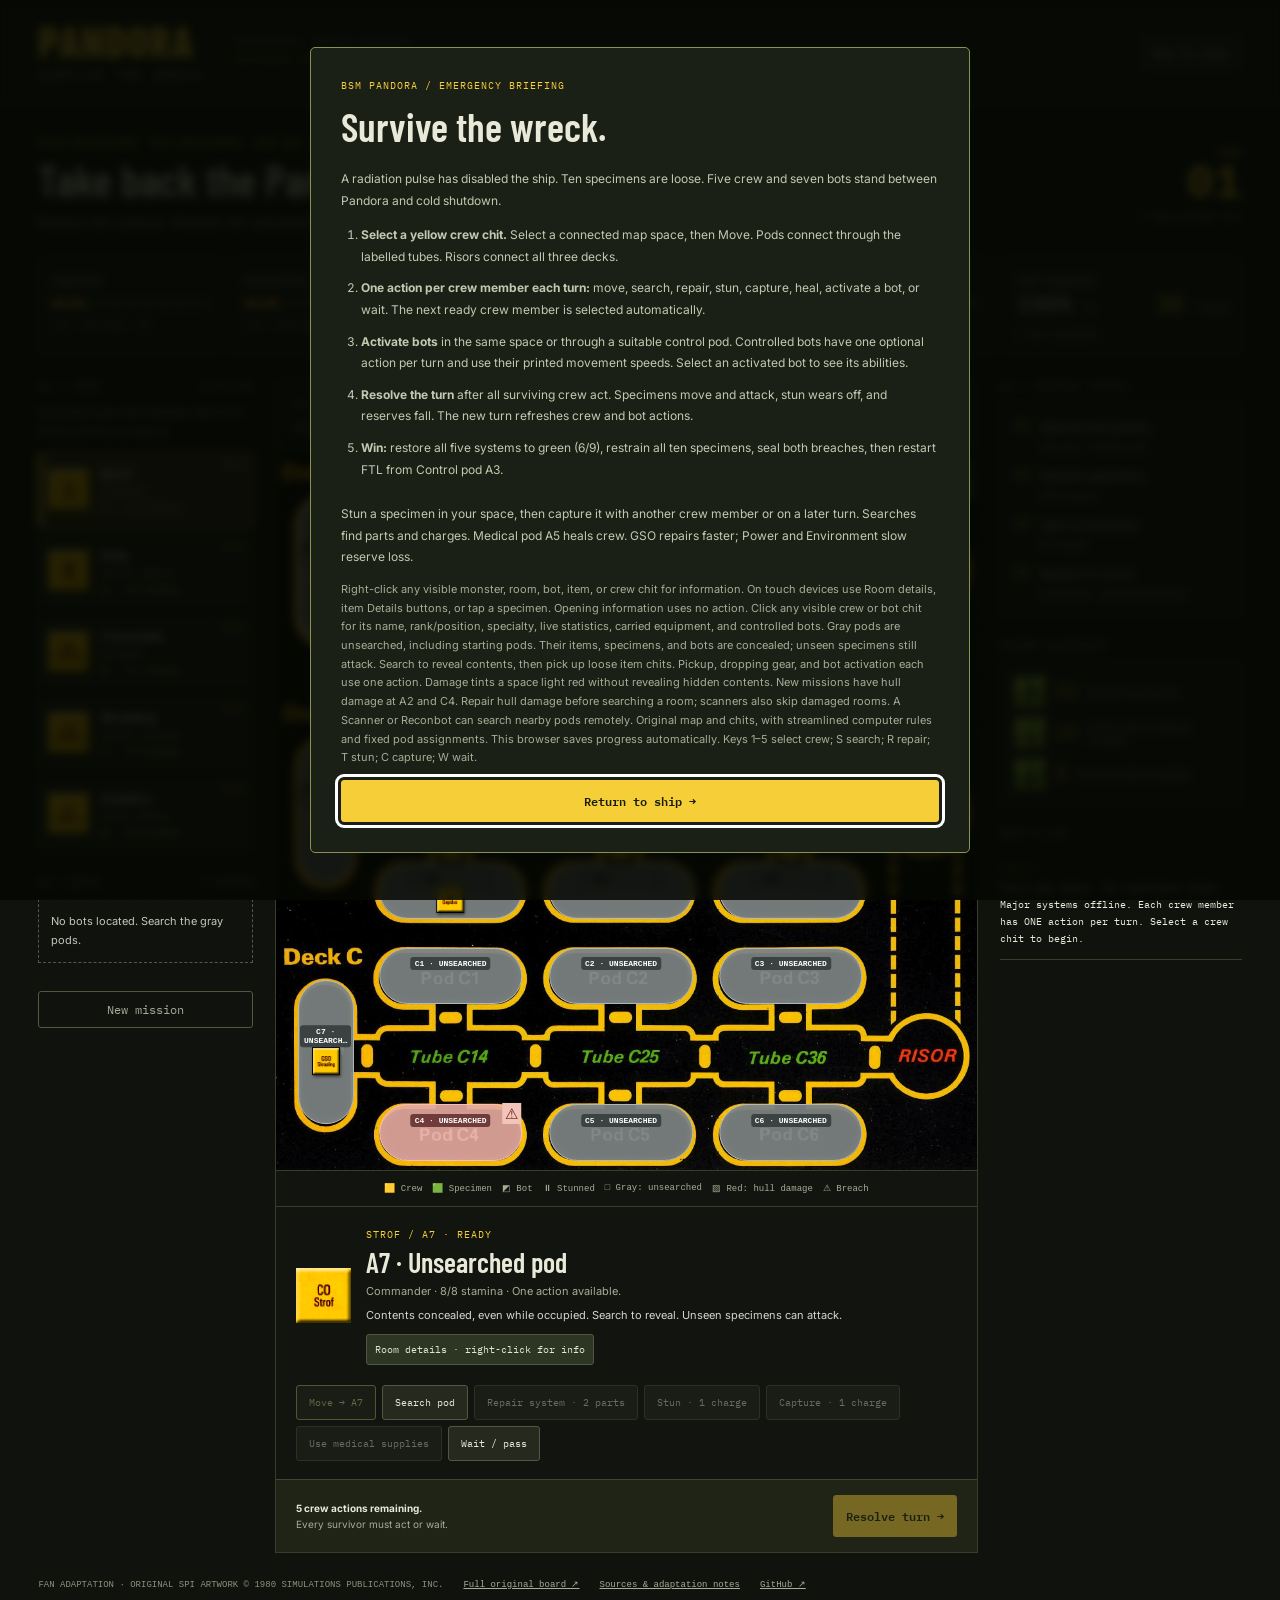
==== commit d6deb909: "Add right-click information for rooms, specimens, bots and equipment with touch alternatives" ====
--- a/index.html
+++ b/index.html
@@ -1,9 +1,9 @@
-<!doctype html><html lang="en"><head><meta charset="utf-8"><meta name="viewport" content="width=device-width,initial-scale=1"><meta name="description" content="A browser survival game with the original Pandora board, crew and specimen chits, and seven bots."><title>Pandora: Survive the Wreck</title><link rel="stylesheet" href="style.css?v=3"></head><body>
+<!doctype html><html lang="en"><head><meta charset="utf-8"><meta name="viewport" content="width=device-width,initial-scale=1"><meta name="description" content="A browser survival game with the original Pandora board, crew and specimen chits, and seven bots."><title>Pandora: Survive the Wreck</title><link rel="stylesheet" href="style.css?v=4"></head><body>
 <header><a href="./" class="wordmark">PANDORA<span>SURVIVE THE WRECK</span></a><div class="edition">BIOLOGICAL SURVEY MISSION<br><b>DISTRESS SIGNAL ACTIVE · 339317987 714</b></div><button id="help">How to play</button></header>
 <main><section class="heading"><div><div class="kicker">FIVE SURVIVORS. TEN SPECIMENS. ONE WAY HOME.</div><h1>Take back the Pandora.</h1><p>Restore the systems. Restrain the specimens. Survive the wreck.</p></div><div id="round"></div></section><div id="systems"></div><div class="layout">
 <aside class="roster"><div class="label">01 / CREW <span id="crew-count"></span></div><p class="hint">One action per crew member, each turn. Click a chit for its record.</p><div id="crew"></div><div class="label bot-title">02 / BOTS <span>7 CHASSIS</span></div><div id="bots"></div><button id="new" class="quiet">New mission</button></aside>
-<section class="center"><div class="map-heading"><div><div class="label">03 / ORIGINAL SHIP SCHEMATIC</div><small>Select a space, then use Move. Outlines mark movement range.</small></div><div id="tabs"></div></div><div id="viewport"><div id="board"><img class="map-art" src="assets/ship-board.jpg" alt="Original Pandora map with decks A, B, and C, seven pods and three tubes on each deck, and connected risors."><div id="spaces"></div></div></div><div class="legend"><span>🟨 Crew</span><span>🟩 Specimen</span><span>◩ Bot</span><span>⏸ Stunned</span><span>□ Gray: unsearched</span><span>▨ Red: hull damage</span><span>⚠ Breach</span></div><div id="location"></div><div id="actions"></div><div class="turn-bar"><div id="turn-hint"></div><button id="end" class="primary">Resolve turn →</button></div></section>
+<section class="center"><div class="map-heading"><div><div class="label">03 / ORIGINAL SHIP SCHEMATIC</div><small>Select a space, then Move. Right-click a room or chit for details.</small></div><div id="tabs"></div></div><div id="viewport"><div id="board"><img class="map-art" src="assets/ship-board.jpg" alt="Original Pandora map with decks A, B, and C, seven pods and three tubes on each deck, and connected risors."><div id="spaces"></div></div></div><div class="legend"><span>🟨 Crew</span><span>🟩 Specimen</span><span>◩ Bot</span><span>⏸ Stunned</span><span>□ Gray: unsearched</span><span>▨ Red: hull damage</span><span>⚠ Breach</span></div><div id="location"></div><div id="actions"></div><div class="turn-bar"><div id="turn-hint"></div><button id="end" class="primary">Resolve turn →</button></div></section>
 <aside class="status"><div class="label">04 / MISSION STATUS</div><div id="objectives" class="card"></div><div class="label">SHARED EQUIPMENT</div><div id="inventory" class="card"></div><div class="label">SHIP’S LOG</div><div id="log" aria-live="polite"></div></aside></div>
 <footer><span>FAN ADAPTATION · ORIGINAL SPI ARTWORK © 1980 SIMULATIONS PUBLICATIONS, INC.</span><a href="assets/original-board.jpg" target="_blank" rel="noopener">Full original board ↗</a><a href="credits.html">Sources & adaptation notes</a><a href="https://github.com/drtacticon/pandora-survive-the-wreck">GitHub ↗</a></footer></main>
-<dialog id="brief"><div class="kicker">BSM PANDORA / EMERGENCY BRIEFING</div><h2>Survive the wreck.</h2><p>A radiation pulse has disabled the ship. Ten specimens are loose. Five crew and seven bots stand between Pandora and cold shutdown.</p><ol><li><b>Select a yellow crew chit.</b> Select a connected map space, then Move. Pods connect through the labelled tubes. Risors connect all three decks.</li><li><b>One action per crew member each turn:</b> move, search, repair, stun, capture, heal, activate a bot, or wait. The next ready crew member is selected automatically.</li><li><b>Activate bots</b> in the same space or through a suitable control pod. Controlled bots have one optional action per turn and use their printed movement speeds. Select an activated bot to see its abilities.</li><li><b>Resolve the turn</b> after all surviving crew act. Specimens move and attack, stun wears off, and reserves fall. The new turn refreshes crew and bot actions.</li><li><b>Win:</b> restore all five systems to green (6/9), restrain all ten specimens, seal both breaches, then restart FTL from Control pod A3.</li></ol><p>Stun a specimen in your space, then capture it with another crew member or on a later turn. Searches find parts and charges. Medical pod A5 heals crew. GSO repairs faster; Power and Environment slow reserve loss.</p><p class="hint">Click any visible crew or bot chit for its name, rank/position, specialty, live statistics, carried equipment, and controlled bots. Gray pods are unsearched, including starting pods. Their items, specimens, and bots are concealed; unseen specimens still attack. Search to reveal contents, then pick up loose item chits. Pickup, dropping gear, and bot activation each use one action. Damage tints a space light red without revealing hidden contents. New missions have hull damage at A2 and C4. Repair hull damage before searching a room; scanners also skip damaged rooms. A Scanner or Reconbot can search nearby pods remotely. Original map and chits, with streamlined computer rules and fixed pod assignments. This browser saves progress automatically. Keys 1–5 select crew; S search; R repair; T stun; C capture; W wait.</p><button id="close" class="primary">Return to ship →</button></dialog>
-<dialog id="new-dialog"><h2>New mission</h2><p>This replaces the current mission in this browser.</p><label>Shutdown reserve <select id="difficulty"><option value="30">Survival · 30 ticks</option><option value="20">Short clock · 20 ticks</option></select></label><div class="dialog-actions"><button id="cancel-new">Cancel</button><button id="confirm-new" class="primary">Start mission</button></div></dialog><dialog id="unit-dialog" aria-labelledby="unit-name"><div id="unit-content"></div></dialog><script src="engine.js?v=3"></script><script src="game.js?v=3"></script></body></html>
+<dialog id="brief"><div class="kicker">BSM PANDORA / EMERGENCY BRIEFING</div><h2>Survive the wreck.</h2><p>A radiation pulse has disabled the ship. Ten specimens are loose. Five crew and seven bots stand between Pandora and cold shutdown.</p><ol><li><b>Select a yellow crew chit.</b> Select a connected map space, then Move. Pods connect through the labelled tubes. Risors connect all three decks.</li><li><b>One action per crew member each turn:</b> move, search, repair, stun, capture, heal, activate a bot, or wait. The next ready crew member is selected automatically.</li><li><b>Activate bots</b> in the same space or through a suitable control pod. Controlled bots have one optional action per turn and use their printed movement speeds. Select an activated bot to see its abilities.</li><li><b>Resolve the turn</b> after all surviving crew act. Specimens move and attack, stun wears off, and reserves fall. The new turn refreshes crew and bot actions.</li><li><b>Win:</b> restore all five systems to green (6/9), restrain all ten specimens, seal both breaches, then restart FTL from Control pod A3.</li></ol><p>Stun a specimen in your space, then capture it with another crew member or on a later turn. Searches find parts and charges. Medical pod A5 heals crew. GSO repairs faster; Power and Environment slow reserve loss.</p><p class="hint">Right-click any visible monster, room, bot, item, or crew chit for information. On touch devices use Room details, item Details buttons, or tap a specimen. Opening information uses no action. Click any visible crew or bot chit for its name, rank/position, specialty, live statistics, carried equipment, and controlled bots. Gray pods are unsearched, including starting pods. Their items, specimens, and bots are concealed; unseen specimens still attack. Search to reveal contents, then pick up loose item chits. Pickup, dropping gear, and bot activation each use one action. Damage tints a space light red without revealing hidden contents. New missions have hull damage at A2 and C4. Repair hull damage before searching a room; scanners also skip damaged rooms. A Scanner or Reconbot can search nearby pods remotely. Original map and chits, with streamlined computer rules and fixed pod assignments. This browser saves progress automatically. Keys 1–5 select crew; S search; R repair; T stun; C capture; W wait.</p><button id="close" class="primary">Return to ship →</button></dialog>
+<dialog id="new-dialog"><h2>New mission</h2><p>This replaces the current mission in this browser.</p><label>Shutdown reserve <select id="difficulty"><option value="30">Survival · 30 ticks</option><option value="20">Short clock · 20 ticks</option></select></label><div class="dialog-actions"><button id="cancel-new">Cancel</button><button id="confirm-new" class="primary">Start mission</button></div></dialog><dialog id="unit-dialog" aria-labelledby="unit-name"><div id="unit-content"></div></dialog><dialog id="info-dialog" aria-labelledby="info-name"><div id="info-content"></div></dialog><script src="engine.js?v=4"></script><script src="details.js?v=4"></script><script src="game.js?v=4"></script></body></html>
--- a/style.css
+++ b/style.css
@@ -51,3 +51,18 @@
 @media(max-width:700px){.counter.loose-item{width:16px;height:16px}.space.fog .pod-type{font-size:6px}.space.pod[data-space$="7"] .pod-type{display:block;font-size:5px;padding:1px;white-space:normal}.profile-stats{grid-template-columns:repeat(2,1fr)}.unit-profile-heading{gap:12px}.unit-profile-heading>img{width:60px;height:60px}.unit-profile-heading h2{font-size:32px}.floor-item{gap:8px;padding:8px}.floor-item img{width:30px;height:30px}.floor-item b{font-size:10px}.floor-item small{font-size:9px}}
 
 .profile-dismiss{position:absolute;right:9px;top:9px;padding:3px 9px;font:24px/1.2 monospace;background:#303827;color:#eeeeda;border:1px solid #65734e;z-index:2}.unit-profile-heading{padding-right:14px}
+
+/* Context records and touch equivalents. */
+#info-dialog{width:min(620px,calc(100vw - 28px))}
+#info-dialog h3{font:12px monospace;text-transform:uppercase;color:var(--gold);margin:22px 0 10px}
+#info-dialog .empty{font-size:11px;color:#b7c3aa;line-height:1.8}
+#info-dialog .dialog-actions{padding:16px 0 0;justify-content:flex-end}
+.room-record-icon{display:grid;place-items:center;font:70px/1 monospace;color:var(--gold);width:76px;flex-shrink:0}
+.damage-warning{background:#66322d;color:#ffe0d7!important;padding:12px;border:1px solid #e6a498;font-weight:600}
+.record-link{display:flex;align-items:center;gap:12px;width:100%;padding:10px;margin-bottom:7px;text-align:left;background:#252d20}
+.record-link img{width:40px;height:40px;flex-shrink:0}
+.record-link span{font:12px monospace}.record-link small{display:block;color:#b9c8a7;font-size:10px;margin-top:5px}
+.room-details-button{margin-top:10px;font-size:10px;padding:8px;color:#e2e7d4;background:#2d3523}
+.item-actions{display:flex;gap:5px;flex-wrap:wrap;flex:0 0 auto!important;max-width:140px}
+.counter[data-specimen],.counter[data-item]{cursor:help}
+@media(max-width:700px){.item-actions{flex-direction:column;max-width:65px}.room-record-icon{font-size:50px;width:55px}.room-details-button{font-size:9px}.record-link span{font-size:11px}}
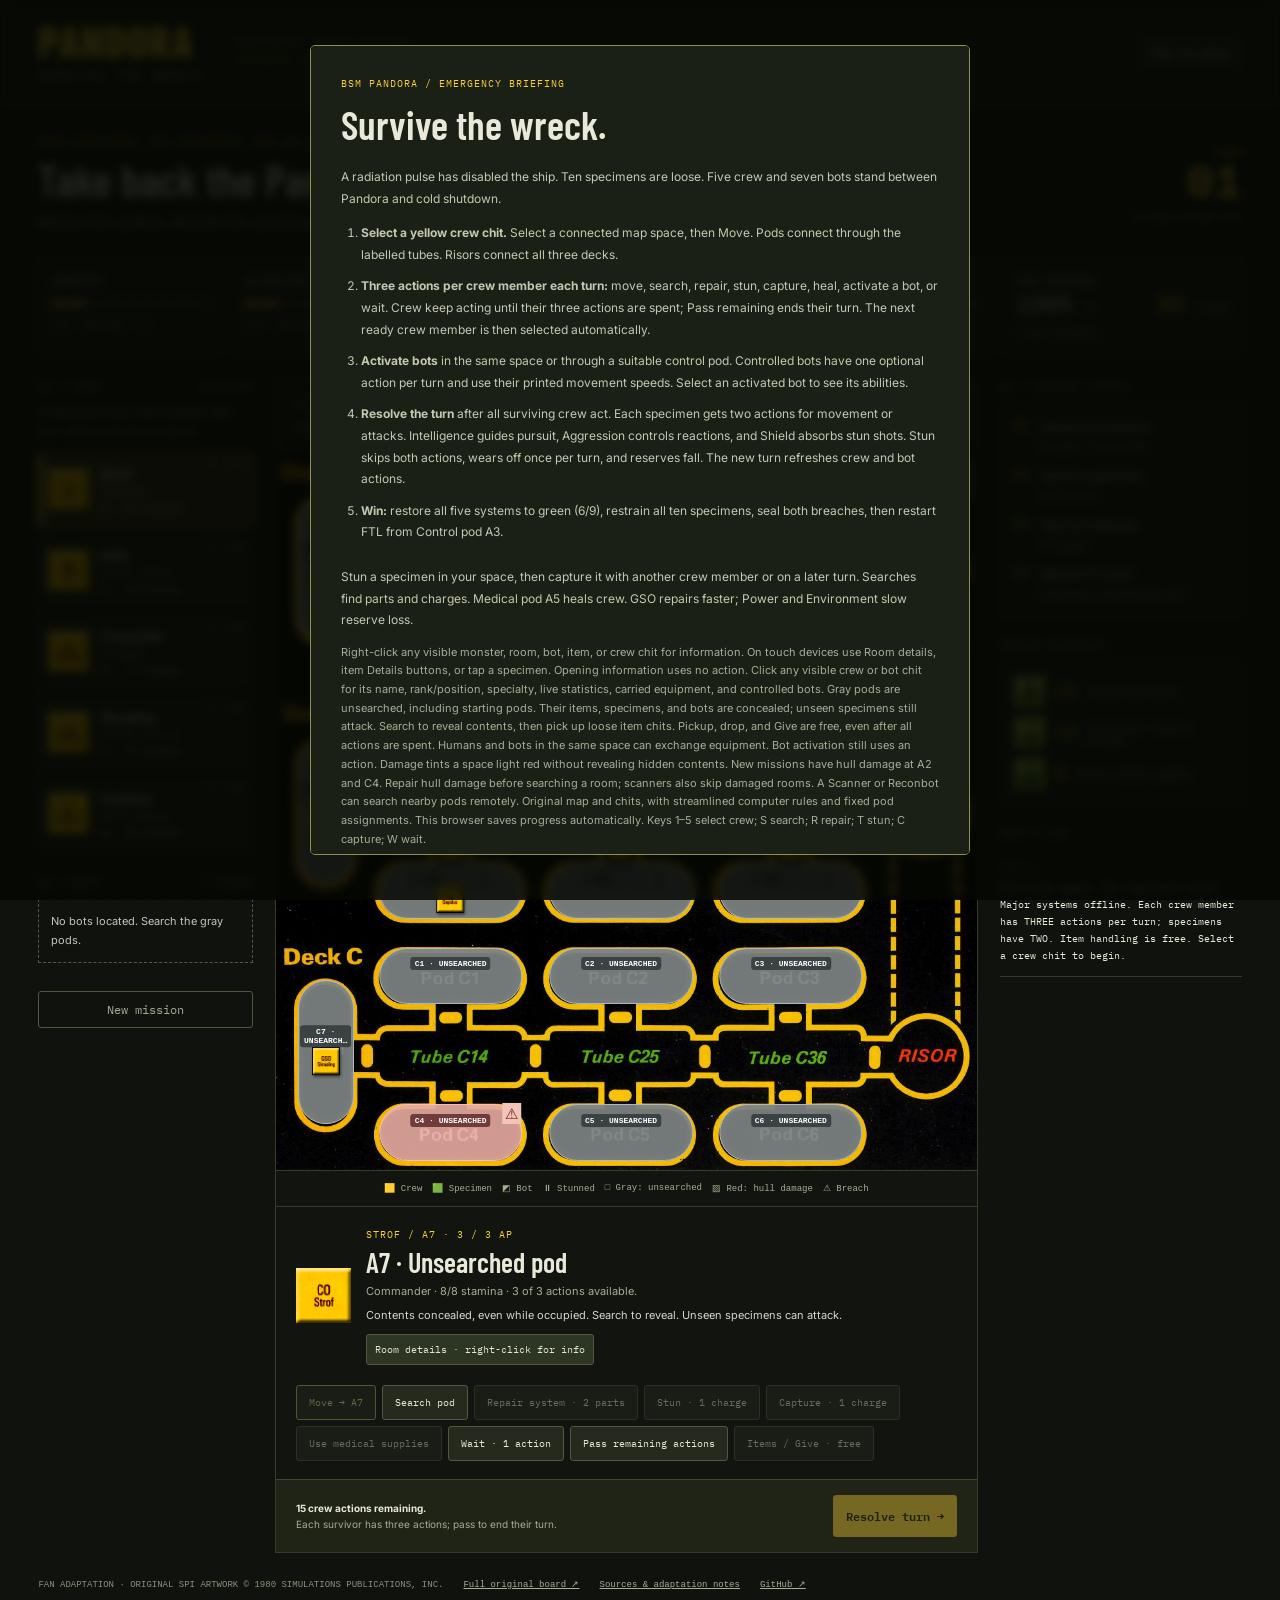
==== commit fb4c3f13: "Add monster traits and portraits, three crew actions, and free item transfers" ====
--- a/index.html
+++ b/index.html
@@ -1,9 +1,9 @@
-<!doctype html><html lang="en"><head><meta charset="utf-8"><meta name="viewport" content="width=device-width,initial-scale=1"><meta name="description" content="A browser survival game with the original Pandora board, crew and specimen chits, and seven bots."><title>Pandora: Survive the Wreck</title><link rel="stylesheet" href="style.css?v=4"></head><body>
+<!doctype html><html lang="en"><head><meta charset="utf-8"><meta name="viewport" content="width=device-width,initial-scale=1"><meta name="description" content="A browser survival game with the original Pandora board, crew and specimen chits, and seven bots."><title>Pandora: Survive the Wreck</title><link rel="stylesheet" href="style.css?v=5"></head><body>
 <header><a href="./" class="wordmark">PANDORA<span>SURVIVE THE WRECK</span></a><div class="edition">BIOLOGICAL SURVEY MISSION<br><b>DISTRESS SIGNAL ACTIVE · 339317987 714</b></div><button id="help">How to play</button></header>
 <main><section class="heading"><div><div class="kicker">FIVE SURVIVORS. TEN SPECIMENS. ONE WAY HOME.</div><h1>Take back the Pandora.</h1><p>Restore the systems. Restrain the specimens. Survive the wreck.</p></div><div id="round"></div></section><div id="systems"></div><div class="layout">
-<aside class="roster"><div class="label">01 / CREW <span id="crew-count"></span></div><p class="hint">One action per crew member, each turn. Click a chit for its record.</p><div id="crew"></div><div class="label bot-title">02 / BOTS <span>7 CHASSIS</span></div><div id="bots"></div><button id="new" class="quiet">New mission</button></aside>
+<aside class="roster"><div class="label">01 / CREW <span id="crew-count"></span></div><p class="hint">Three actions per crew member, each turn. Click a chit for its record.</p><div id="crew"></div><div class="label bot-title">02 / BOTS <span>7 CHASSIS</span></div><div id="bots"></div><button id="new" class="quiet">New mission</button></aside>
 <section class="center"><div class="map-heading"><div><div class="label">03 / ORIGINAL SHIP SCHEMATIC</div><small>Select a space, then Move. Right-click a room or chit for details.</small></div><div id="tabs"></div></div><div id="viewport"><div id="board"><img class="map-art" src="assets/ship-board.jpg" alt="Original Pandora map with decks A, B, and C, seven pods and three tubes on each deck, and connected risors."><div id="spaces"></div></div></div><div class="legend"><span>🟨 Crew</span><span>🟩 Specimen</span><span>◩ Bot</span><span>⏸ Stunned</span><span>□ Gray: unsearched</span><span>▨ Red: hull damage</span><span>⚠ Breach</span></div><div id="location"></div><div id="actions"></div><div class="turn-bar"><div id="turn-hint"></div><button id="end" class="primary">Resolve turn →</button></div></section>
 <aside class="status"><div class="label">04 / MISSION STATUS</div><div id="objectives" class="card"></div><div class="label">SHARED EQUIPMENT</div><div id="inventory" class="card"></div><div class="label">SHIP’S LOG</div><div id="log" aria-live="polite"></div></aside></div>
 <footer><span>FAN ADAPTATION · ORIGINAL SPI ARTWORK © 1980 SIMULATIONS PUBLICATIONS, INC.</span><a href="assets/original-board.jpg" target="_blank" rel="noopener">Full original board ↗</a><a href="credits.html">Sources & adaptation notes</a><a href="https://github.com/drtacticon/pandora-survive-the-wreck">GitHub ↗</a></footer></main>
-<dialog id="brief"><div class="kicker">BSM PANDORA / EMERGENCY BRIEFING</div><h2>Survive the wreck.</h2><p>A radiation pulse has disabled the ship. Ten specimens are loose. Five crew and seven bots stand between Pandora and cold shutdown.</p><ol><li><b>Select a yellow crew chit.</b> Select a connected map space, then Move. Pods connect through the labelled tubes. Risors connect all three decks.</li><li><b>One action per crew member each turn:</b> move, search, repair, stun, capture, heal, activate a bot, or wait. The next ready crew member is selected automatically.</li><li><b>Activate bots</b> in the same space or through a suitable control pod. Controlled bots have one optional action per turn and use their printed movement speeds. Select an activated bot to see its abilities.</li><li><b>Resolve the turn</b> after all surviving crew act. Specimens move and attack, stun wears off, and reserves fall. The new turn refreshes crew and bot actions.</li><li><b>Win:</b> restore all five systems to green (6/9), restrain all ten specimens, seal both breaches, then restart FTL from Control pod A3.</li></ol><p>Stun a specimen in your space, then capture it with another crew member or on a later turn. Searches find parts and charges. Medical pod A5 heals crew. GSO repairs faster; Power and Environment slow reserve loss.</p><p class="hint">Right-click any visible monster, room, bot, item, or crew chit for information. On touch devices use Room details, item Details buttons, or tap a specimen. Opening information uses no action. Click any visible crew or bot chit for its name, rank/position, specialty, live statistics, carried equipment, and controlled bots. Gray pods are unsearched, including starting pods. Their items, specimens, and bots are concealed; unseen specimens still attack. Search to reveal contents, then pick up loose item chits. Pickup, dropping gear, and bot activation each use one action. Damage tints a space light red without revealing hidden contents. New missions have hull damage at A2 and C4. Repair hull damage before searching a room; scanners also skip damaged rooms. A Scanner or Reconbot can search nearby pods remotely. Original map and chits, with streamlined computer rules and fixed pod assignments. This browser saves progress automatically. Keys 1–5 select crew; S search; R repair; T stun; C capture; W wait.</p><button id="close" class="primary">Return to ship →</button></dialog>
-<dialog id="new-dialog"><h2>New mission</h2><p>This replaces the current mission in this browser.</p><label>Shutdown reserve <select id="difficulty"><option value="30">Survival · 30 ticks</option><option value="20">Short clock · 20 ticks</option></select></label><div class="dialog-actions"><button id="cancel-new">Cancel</button><button id="confirm-new" class="primary">Start mission</button></div></dialog><dialog id="unit-dialog" aria-labelledby="unit-name"><div id="unit-content"></div></dialog><dialog id="info-dialog" aria-labelledby="info-name"><div id="info-content"></div></dialog><script src="engine.js?v=4"></script><script src="details.js?v=4"></script><script src="game.js?v=4"></script></body></html>
+<dialog id="brief"><div class="kicker">BSM PANDORA / EMERGENCY BRIEFING</div><h2>Survive the wreck.</h2><p>A radiation pulse has disabled the ship. Ten specimens are loose. Five crew and seven bots stand between Pandora and cold shutdown.</p><ol><li><b>Select a yellow crew chit.</b> Select a connected map space, then Move. Pods connect through the labelled tubes. Risors connect all three decks.</li><li><b>Three actions per crew member each turn:</b> move, search, repair, stun, capture, heal, activate a bot, or wait. Crew keep acting until their three actions are spent; Pass remaining ends their turn. The next ready crew member is then selected automatically.</li><li><b>Activate bots</b> in the same space or through a suitable control pod. Controlled bots have one optional action per turn and use their printed movement speeds. Select an activated bot to see its abilities.</li><li><b>Resolve the turn</b> after all surviving crew act. Each specimen gets two actions for movement or attacks. Intelligence guides pursuit, Aggression controls reactions, and Shield absorbs stun shots. Stun skips both actions, wears off once per turn, and reserves fall. The new turn refreshes crew and bot actions.</li><li><b>Win:</b> restore all five systems to green (6/9), restrain all ten specimens, seal both breaches, then restart FTL from Control pod A3.</li></ol><p>Stun a specimen in your space, then capture it with another crew member or on a later turn. Searches find parts and charges. Medical pod A5 heals crew. GSO repairs faster; Power and Environment slow reserve loss.</p><p class="hint">Right-click any visible monster, room, bot, item, or crew chit for information. On touch devices use Room details, item Details buttons, or tap a specimen. Opening information uses no action. Click any visible crew or bot chit for its name, rank/position, specialty, live statistics, carried equipment, and controlled bots. Gray pods are unsearched, including starting pods. Their items, specimens, and bots are concealed; unseen specimens still attack. Search to reveal contents, then pick up loose item chits. Pickup, drop, and Give are free, even after all actions are spent. Humans and bots in the same space can exchange equipment. Bot activation still uses an action. Damage tints a space light red without revealing hidden contents. New missions have hull damage at A2 and C4. Repair hull damage before searching a room; scanners also skip damaged rooms. A Scanner or Reconbot can search nearby pods remotely. Original map and chits, with streamlined computer rules and fixed pod assignments. This browser saves progress automatically. Keys 1–5 select crew; S search; R repair; T stun; C capture; W wait.</p><button id="close" class="primary">Return to ship →</button></dialog>
+<dialog id="new-dialog"><h2>New mission</h2><p>This replaces the current mission in this browser.</p><label>Shutdown reserve <select id="difficulty"><option value="30">Survival · 30 ticks</option><option value="20">Short clock · 20 ticks</option></select></label><div class="dialog-actions"><button id="cancel-new">Cancel</button><button id="confirm-new" class="primary">Start mission</button></div></dialog><dialog id="unit-dialog" aria-labelledby="unit-name"><div id="unit-content"></div></dialog><dialog id="info-dialog" aria-labelledby="info-name"><div id="info-content"></div></dialog><script src="engine.js?v=5"></script><script src="details.js?v=5"></script><script src="game.js?v=5"></script></body></html>
--- a/style.css
+++ b/style.css
@@ -66,3 +66,8 @@
 .item-actions{display:flex;gap:5px;flex-wrap:wrap;flex:0 0 auto!important;max-width:140px}
 .counter[data-specimen],.counter[data-item]{cursor:help}
 @media(max-width:700px){.item-actions{flex-direction:column;max-width:65px}.room-record-icon{font-size:50px;width:55px}.room-details-button{font-size:9px}.record-link span{font-size:11px}}
+
+/* Three-action crew, free transfers, and specimen portraits. */
+.equipment-row{flex-wrap:wrap}.equipment-transfer{display:flex;gap:10px;align-items:end;flex:1 0 100%!important;width:100%;border-top:1px solid #48513d;padding-top:10px}.equipment-transfer label{display:grid;gap:5px;flex:1;color:#c9d4bb;font:10px monospace}.equipment-transfer select{width:100%;font-size:11px;min-height:36px}.equipment-transfer button{flex-shrink:0;padding:10px;font-size:10px}
+#info-dialog.specimen-card{width:min(700px,calc(100vw - 28px))}.specimen-card .unit-profile-heading>img{width:150px;height:175px;object-fit:contain;border:1px solid #c9b44c;background:#f0cf35}.specimen-card .unit-profile-heading h2{font-size:44px}.specimen-card .profile-stats>div:nth-child(-n+3){border-color:#8b8750;background:#363c24}.specimen-card .profile-stats>div:nth-child(-n+3) dd{font-size:22px;color:#f5df8e}.specimen-original{display:flex;align-items:center;gap:14px;margin-top:15px;padding:12px;background:#242c1d;color:#b9c8a7;font:10px/1.7 monospace}.specimen-original img{width:60px;height:60px;flex-shrink:0}
+@media(max-width:700px){.specimen-card .unit-profile-heading>img{width:112px;height:132px}.specimen-card .unit-profile-heading h2{font-size:34px}.equipment-transfer{gap:7px}.equipment-transfer select{font-size:10px}.specimen-card .profile-stats{grid-template-columns:repeat(3,1fr)}.specimen-card .profile-stats dd{font-size:10px}.specimen-card .profile-stats>div:nth-child(-n+3) dd{font-size:18px}}
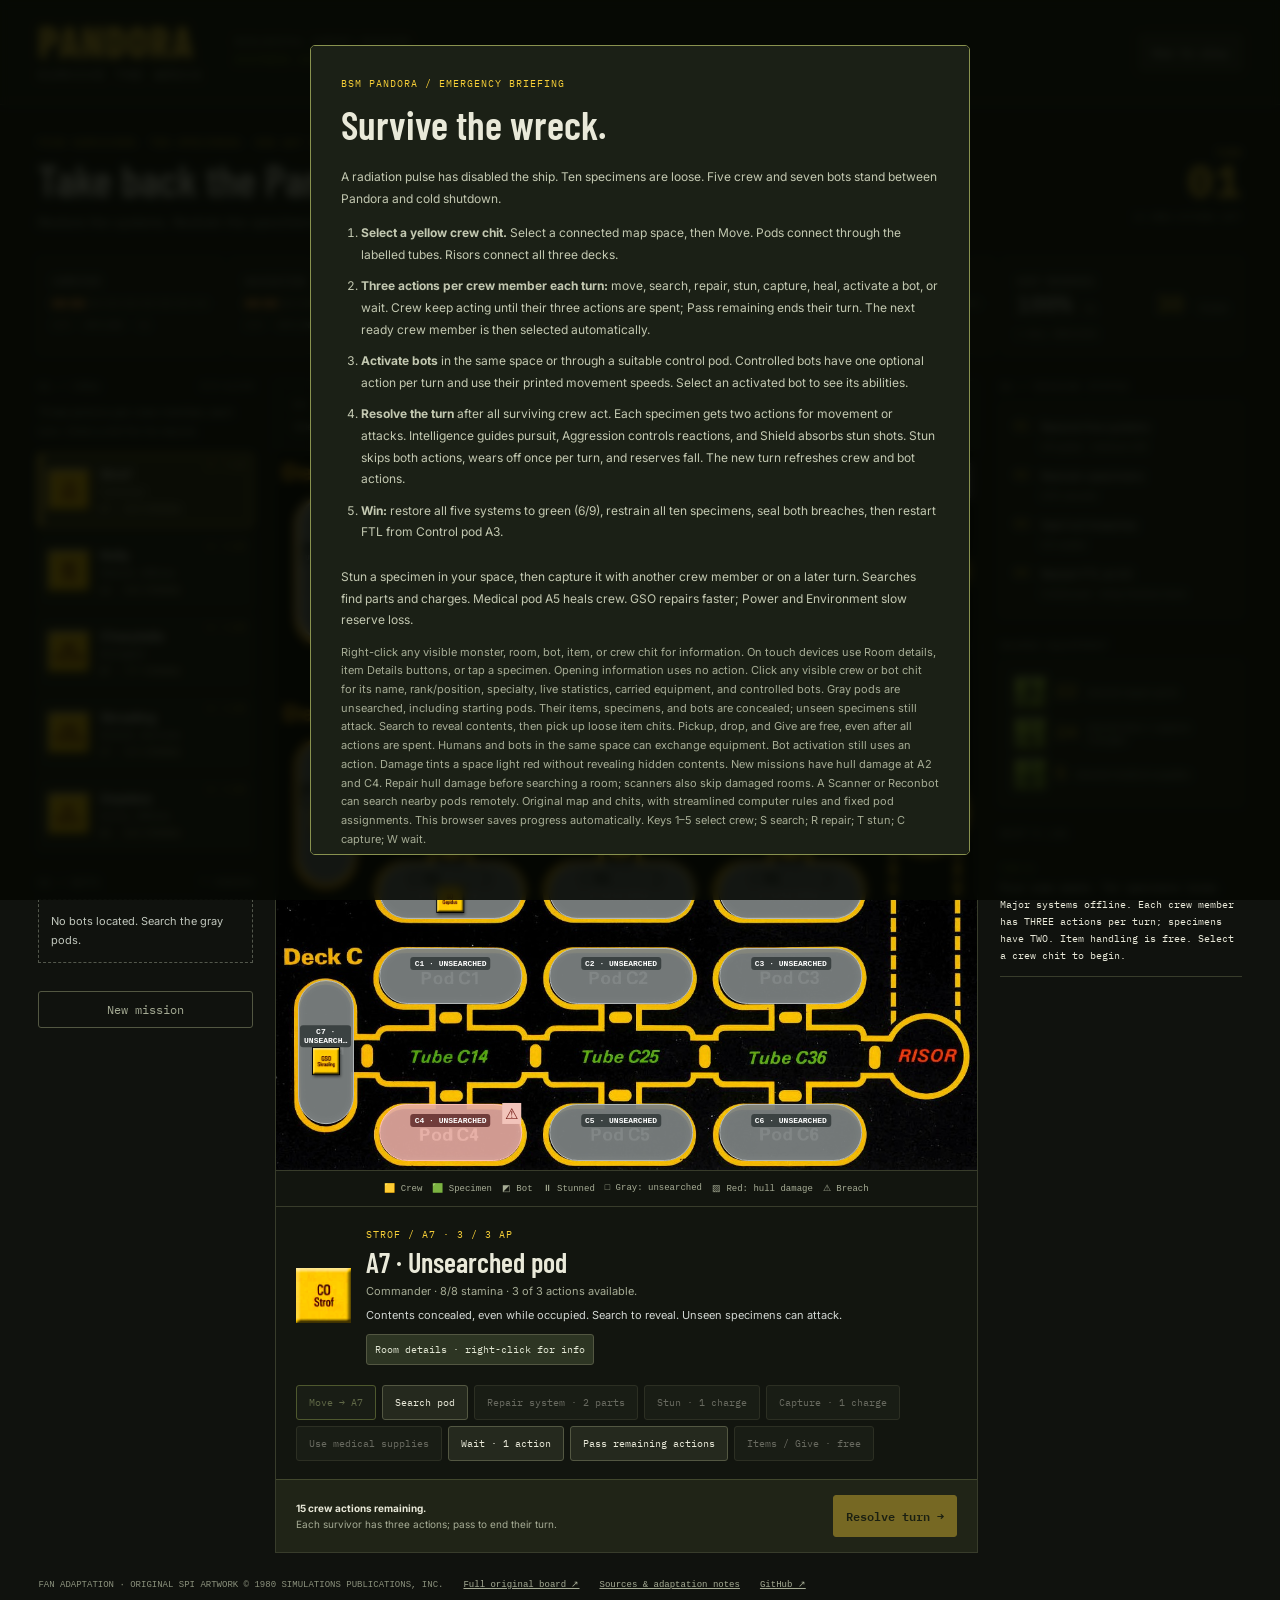
==== commit 883b80d3: "Add ten bright detailed monster portraits inspired by original chits" ====
--- a/index.html
+++ b/index.html
@@ -1,4 +1,4 @@
-<!doctype html><html lang="en"><head><meta charset="utf-8"><meta name="viewport" content="width=device-width,initial-scale=1"><meta name="description" content="A browser survival game with the original Pandora board, crew and specimen chits, and seven bots."><title>Pandora: Survive the Wreck</title><link rel="stylesheet" href="style.css?v=5"></head><body>
+<!doctype html><html lang="en"><head><meta charset="utf-8"><meta name="viewport" content="width=device-width,initial-scale=1"><meta name="description" content="A browser survival game with the original Pandora board, crew and specimen chits, and seven bots."><title>Pandora: Survive the Wreck</title><link rel="stylesheet" href="style.css?v=6"></head><body>
 <header><a href="./" class="wordmark">PANDORA<span>SURVIVE THE WRECK</span></a><div class="edition">BIOLOGICAL SURVEY MISSION<br><b>DISTRESS SIGNAL ACTIVE · 339317987 714</b></div><button id="help">How to play</button></header>
 <main><section class="heading"><div><div class="kicker">FIVE SURVIVORS. TEN SPECIMENS. ONE WAY HOME.</div><h1>Take back the Pandora.</h1><p>Restore the systems. Restrain the specimens. Survive the wreck.</p></div><div id="round"></div></section><div id="systems"></div><div class="layout">
 <aside class="roster"><div class="label">01 / CREW <span id="crew-count"></span></div><p class="hint">Three actions per crew member, each turn. Click a chit for its record.</p><div id="crew"></div><div class="label bot-title">02 / BOTS <span>7 CHASSIS</span></div><div id="bots"></div><button id="new" class="quiet">New mission</button></aside>
@@ -6,4 +6,4 @@
 <aside class="status"><div class="label">04 / MISSION STATUS</div><div id="objectives" class="card"></div><div class="label">SHARED EQUIPMENT</div><div id="inventory" class="card"></div><div class="label">SHIP’S LOG</div><div id="log" aria-live="polite"></div></aside></div>
 <footer><span>FAN ADAPTATION · ORIGINAL SPI ARTWORK © 1980 SIMULATIONS PUBLICATIONS, INC.</span><a href="assets/original-board.jpg" target="_blank" rel="noopener">Full original board ↗</a><a href="credits.html">Sources & adaptation notes</a><a href="https://github.com/drtacticon/pandora-survive-the-wreck">GitHub ↗</a></footer></main>
 <dialog id="brief"><div class="kicker">BSM PANDORA / EMERGENCY BRIEFING</div><h2>Survive the wreck.</h2><p>A radiation pulse has disabled the ship. Ten specimens are loose. Five crew and seven bots stand between Pandora and cold shutdown.</p><ol><li><b>Select a yellow crew chit.</b> Select a connected map space, then Move. Pods connect through the labelled tubes. Risors connect all three decks.</li><li><b>Three actions per crew member each turn:</b> move, search, repair, stun, capture, heal, activate a bot, or wait. Crew keep acting until their three actions are spent; Pass remaining ends their turn. The next ready crew member is then selected automatically.</li><li><b>Activate bots</b> in the same space or through a suitable control pod. Controlled bots have one optional action per turn and use their printed movement speeds. Select an activated bot to see its abilities.</li><li><b>Resolve the turn</b> after all surviving crew act. Each specimen gets two actions for movement or attacks. Intelligence guides pursuit, Aggression controls reactions, and Shield absorbs stun shots. Stun skips both actions, wears off once per turn, and reserves fall. The new turn refreshes crew and bot actions.</li><li><b>Win:</b> restore all five systems to green (6/9), restrain all ten specimens, seal both breaches, then restart FTL from Control pod A3.</li></ol><p>Stun a specimen in your space, then capture it with another crew member or on a later turn. Searches find parts and charges. Medical pod A5 heals crew. GSO repairs faster; Power and Environment slow reserve loss.</p><p class="hint">Right-click any visible monster, room, bot, item, or crew chit for information. On touch devices use Room details, item Details buttons, or tap a specimen. Opening information uses no action. Click any visible crew or bot chit for its name, rank/position, specialty, live statistics, carried equipment, and controlled bots. Gray pods are unsearched, including starting pods. Their items, specimens, and bots are concealed; unseen specimens still attack. Search to reveal contents, then pick up loose item chits. Pickup, drop, and Give are free, even after all actions are spent. Humans and bots in the same space can exchange equipment. Bot activation still uses an action. Damage tints a space light red without revealing hidden contents. New missions have hull damage at A2 and C4. Repair hull damage before searching a room; scanners also skip damaged rooms. A Scanner or Reconbot can search nearby pods remotely. Original map and chits, with streamlined computer rules and fixed pod assignments. This browser saves progress automatically. Keys 1–5 select crew; S search; R repair; T stun; C capture; W wait.</p><button id="close" class="primary">Return to ship →</button></dialog>
-<dialog id="new-dialog"><h2>New mission</h2><p>This replaces the current mission in this browser.</p><label>Shutdown reserve <select id="difficulty"><option value="30">Survival · 30 ticks</option><option value="20">Short clock · 20 ticks</option></select></label><div class="dialog-actions"><button id="cancel-new">Cancel</button><button id="confirm-new" class="primary">Start mission</button></div></dialog><dialog id="unit-dialog" aria-labelledby="unit-name"><div id="unit-content"></div></dialog><dialog id="info-dialog" aria-labelledby="info-name"><div id="info-content"></div></dialog><script src="engine.js?v=5"></script><script src="details.js?v=5"></script><script src="game.js?v=5"></script></body></html>
+<dialog id="new-dialog"><h2>New mission</h2><p>This replaces the current mission in this browser.</p><label>Shutdown reserve <select id="difficulty"><option value="30">Survival · 30 ticks</option><option value="20">Short clock · 20 ticks</option></select></label><div class="dialog-actions"><button id="cancel-new">Cancel</button><button id="confirm-new" class="primary">Start mission</button></div></dialog><dialog id="unit-dialog" aria-labelledby="unit-name"><div id="unit-content"></div></dialog><dialog id="info-dialog" aria-labelledby="info-name"><div id="info-content"></div></dialog><script src="engine.js?v=6"></script><script src="details.js?v=6"></script><script src="game.js?v=6"></script></body></html>
--- a/style.css
+++ b/style.css
@@ -69,5 +69,5 @@
 
 /* Three-action crew, free transfers, and specimen portraits. */
 .equipment-row{flex-wrap:wrap}.equipment-transfer{display:flex;gap:10px;align-items:end;flex:1 0 100%!important;width:100%;border-top:1px solid #48513d;padding-top:10px}.equipment-transfer label{display:grid;gap:5px;flex:1;color:#c9d4bb;font:10px monospace}.equipment-transfer select{width:100%;font-size:11px;min-height:36px}.equipment-transfer button{flex-shrink:0;padding:10px;font-size:10px}
-#info-dialog.specimen-card{width:min(700px,calc(100vw - 28px))}.specimen-card .unit-profile-heading>img{width:150px;height:175px;object-fit:contain;border:1px solid #c9b44c;background:#f0cf35}.specimen-card .unit-profile-heading h2{font-size:44px}.specimen-card .profile-stats>div:nth-child(-n+3){border-color:#8b8750;background:#363c24}.specimen-card .profile-stats>div:nth-child(-n+3) dd{font-size:22px;color:#f5df8e}.specimen-original{display:flex;align-items:center;gap:14px;margin-top:15px;padding:12px;background:#242c1d;color:#b9c8a7;font:10px/1.7 monospace}.specimen-original img{width:60px;height:60px;flex-shrink:0}
-@media(max-width:700px){.specimen-card .unit-profile-heading>img{width:112px;height:132px}.specimen-card .unit-profile-heading h2{font-size:34px}.equipment-transfer{gap:7px}.equipment-transfer select{font-size:10px}.specimen-card .profile-stats{grid-template-columns:repeat(3,1fr)}.specimen-card .profile-stats dd{font-size:10px}.specimen-card .profile-stats>div:nth-child(-n+3) dd{font-size:18px}}
+#info-dialog.specimen-card{width:min(700px,calc(100vw - 28px))}.specimen-card .unit-profile-heading>img{width:180px;height:220px;object-fit:contain;border:1px solid #a9b59b;background:#172a3a}.specimen-card .unit-profile-heading h2{font-size:44px}.specimen-card .profile-stats>div:nth-child(-n+3){border-color:#8b8750;background:#363c24}.specimen-card .profile-stats>div:nth-child(-n+3) dd{font-size:22px;color:#f5df8e}.specimen-original{display:flex;align-items:center;gap:14px;margin-top:15px;padding:12px;background:#242c1d;color:#b9c8a7;font:10px/1.7 monospace}.specimen-original img{width:60px;height:60px;flex-shrink:0}
+@media(max-width:700px){.specimen-card .unit-profile-heading>img{width:120px;height:150px}.specimen-card .unit-profile-heading h2{font-size:34px}.equipment-transfer{gap:7px}.equipment-transfer select{font-size:10px}.specimen-card .profile-stats{grid-template-columns:repeat(3,1fr)}.specimen-card .profile-stats dd{font-size:10px}.specimen-card .profile-stats>div:nth-child(-n+3) dd{font-size:18px}}
